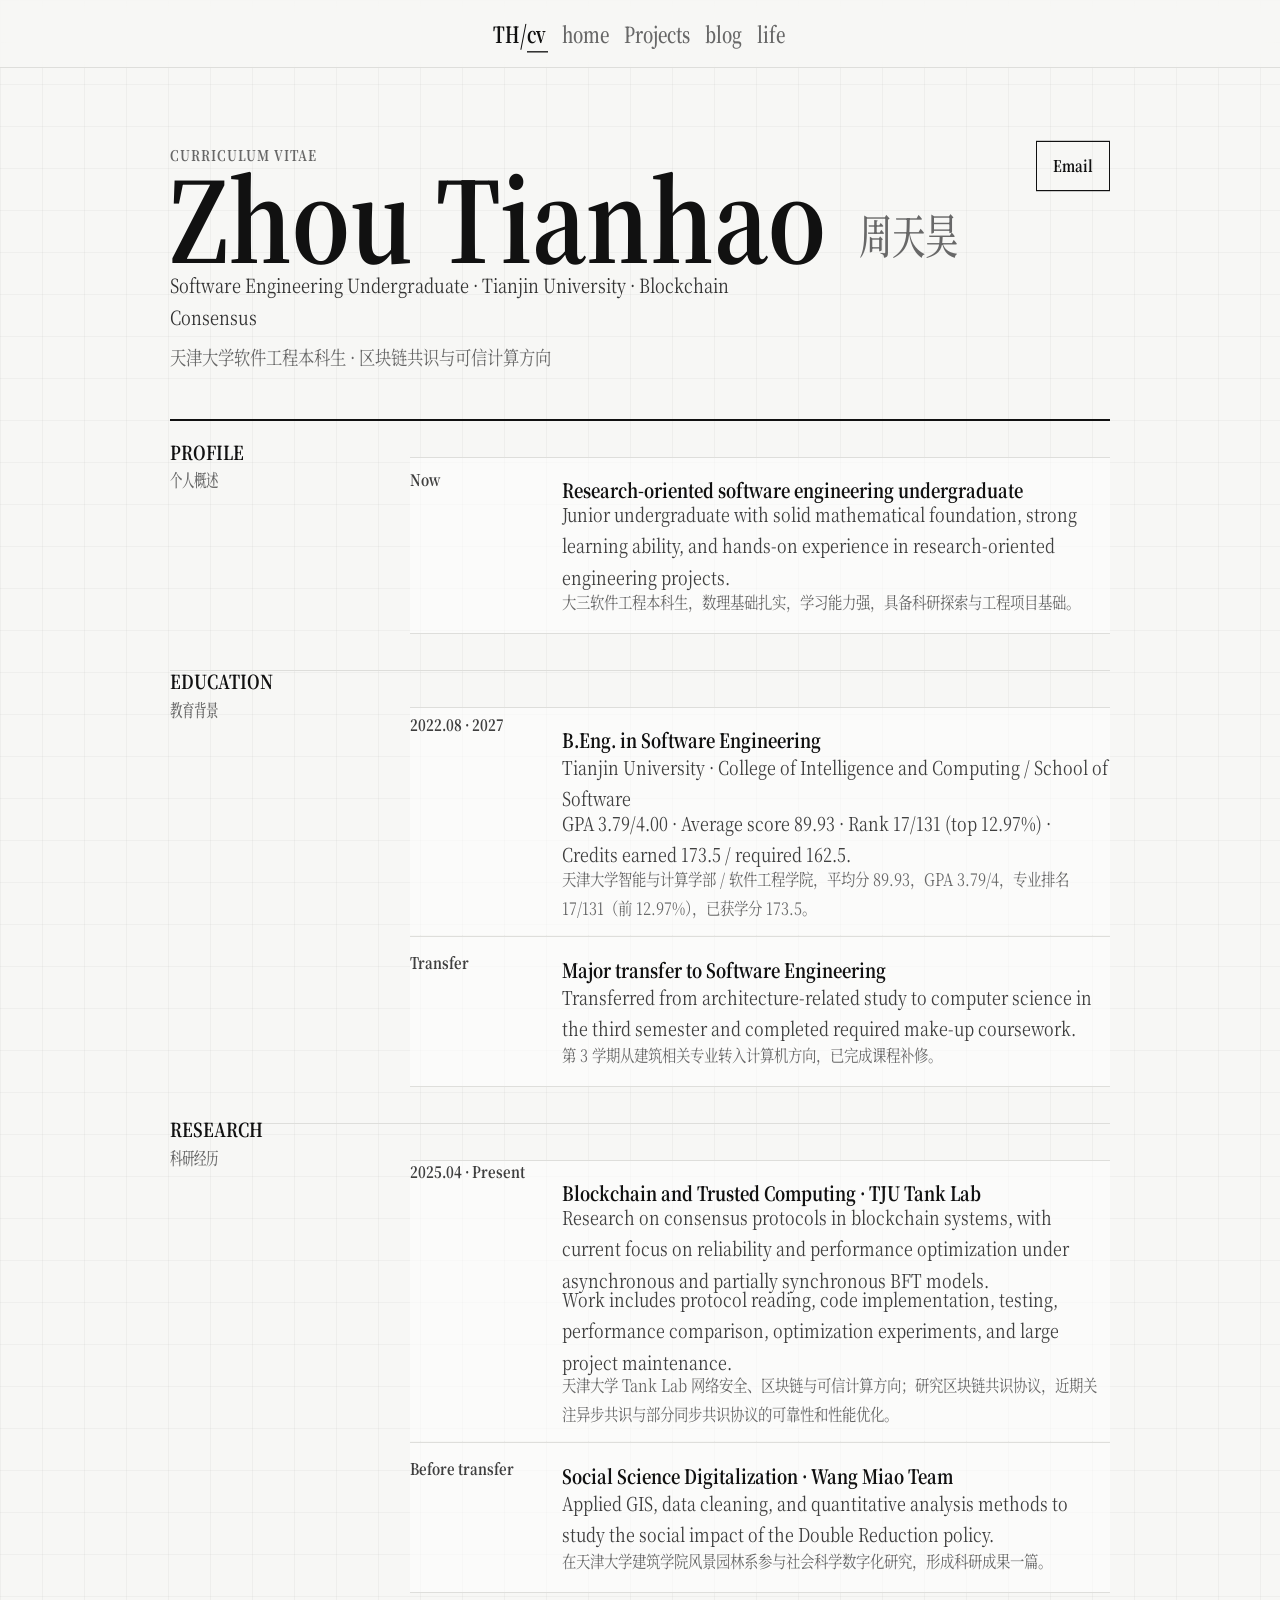
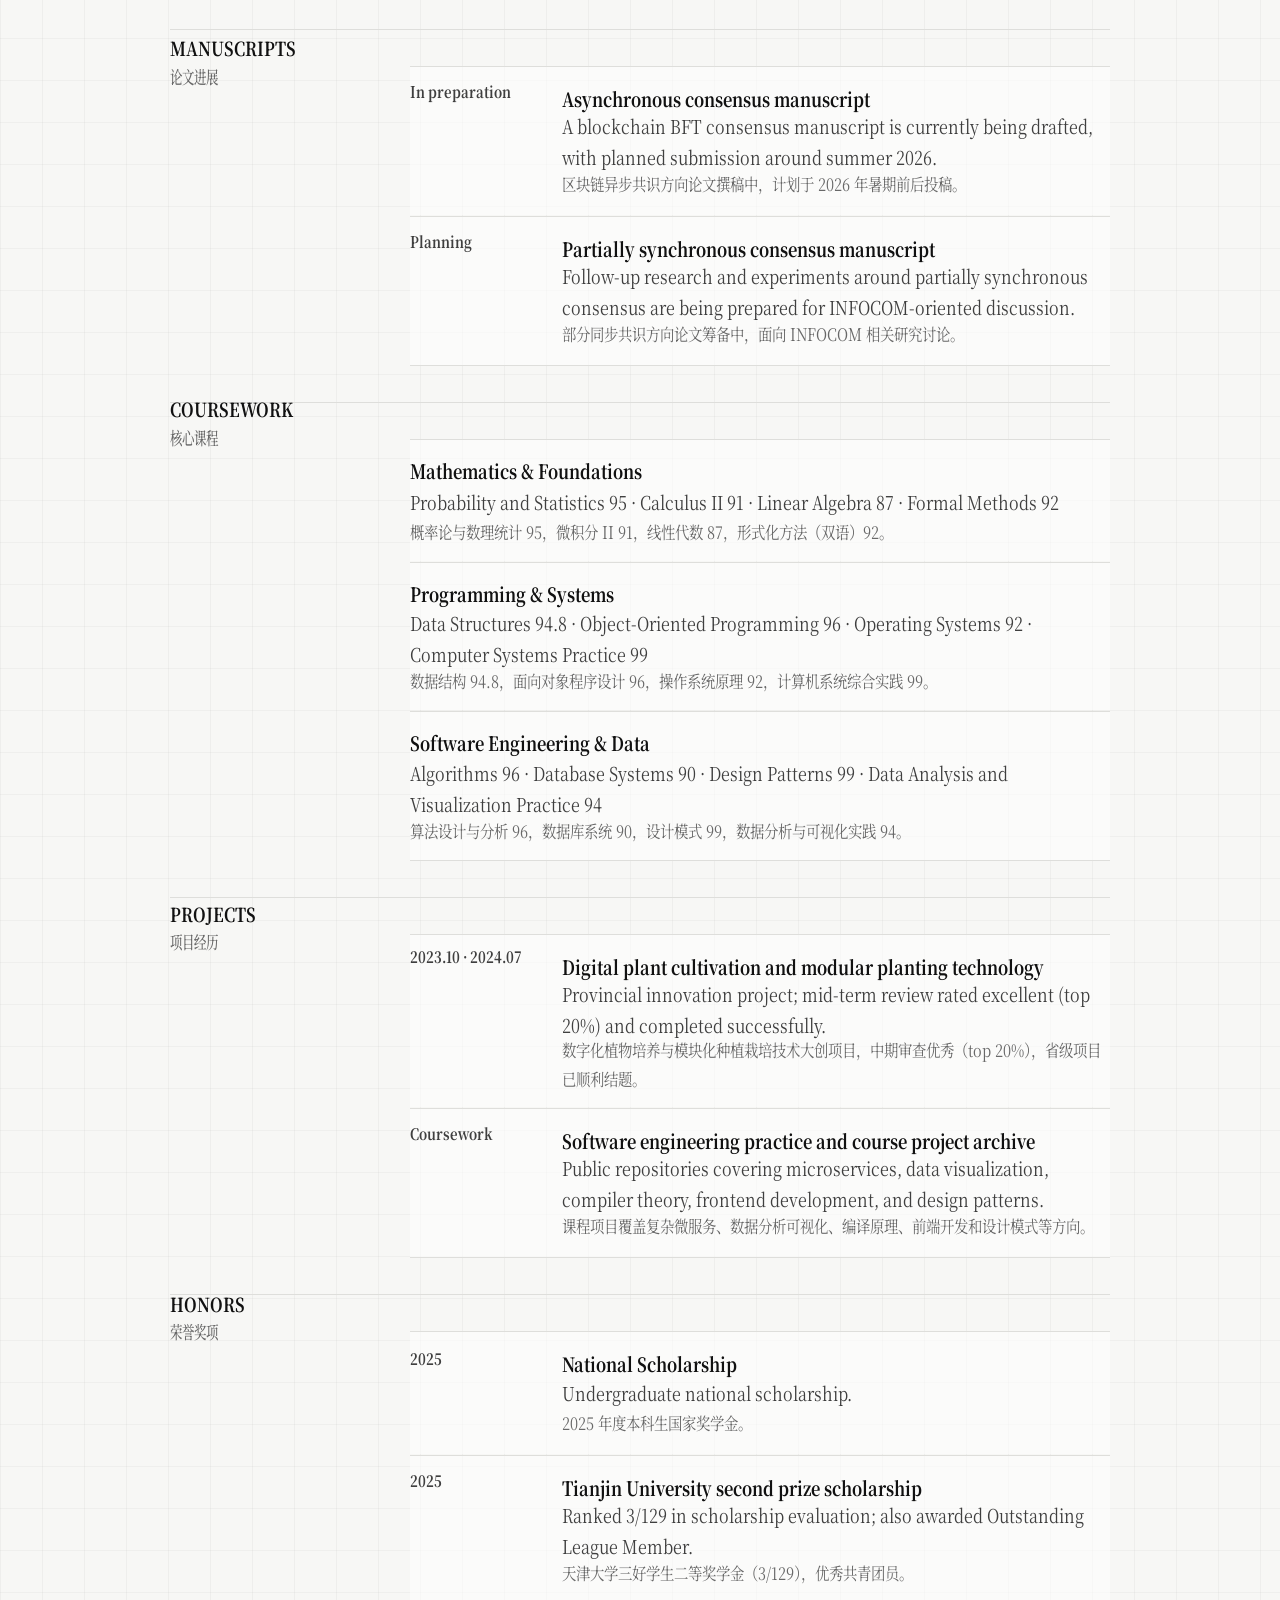
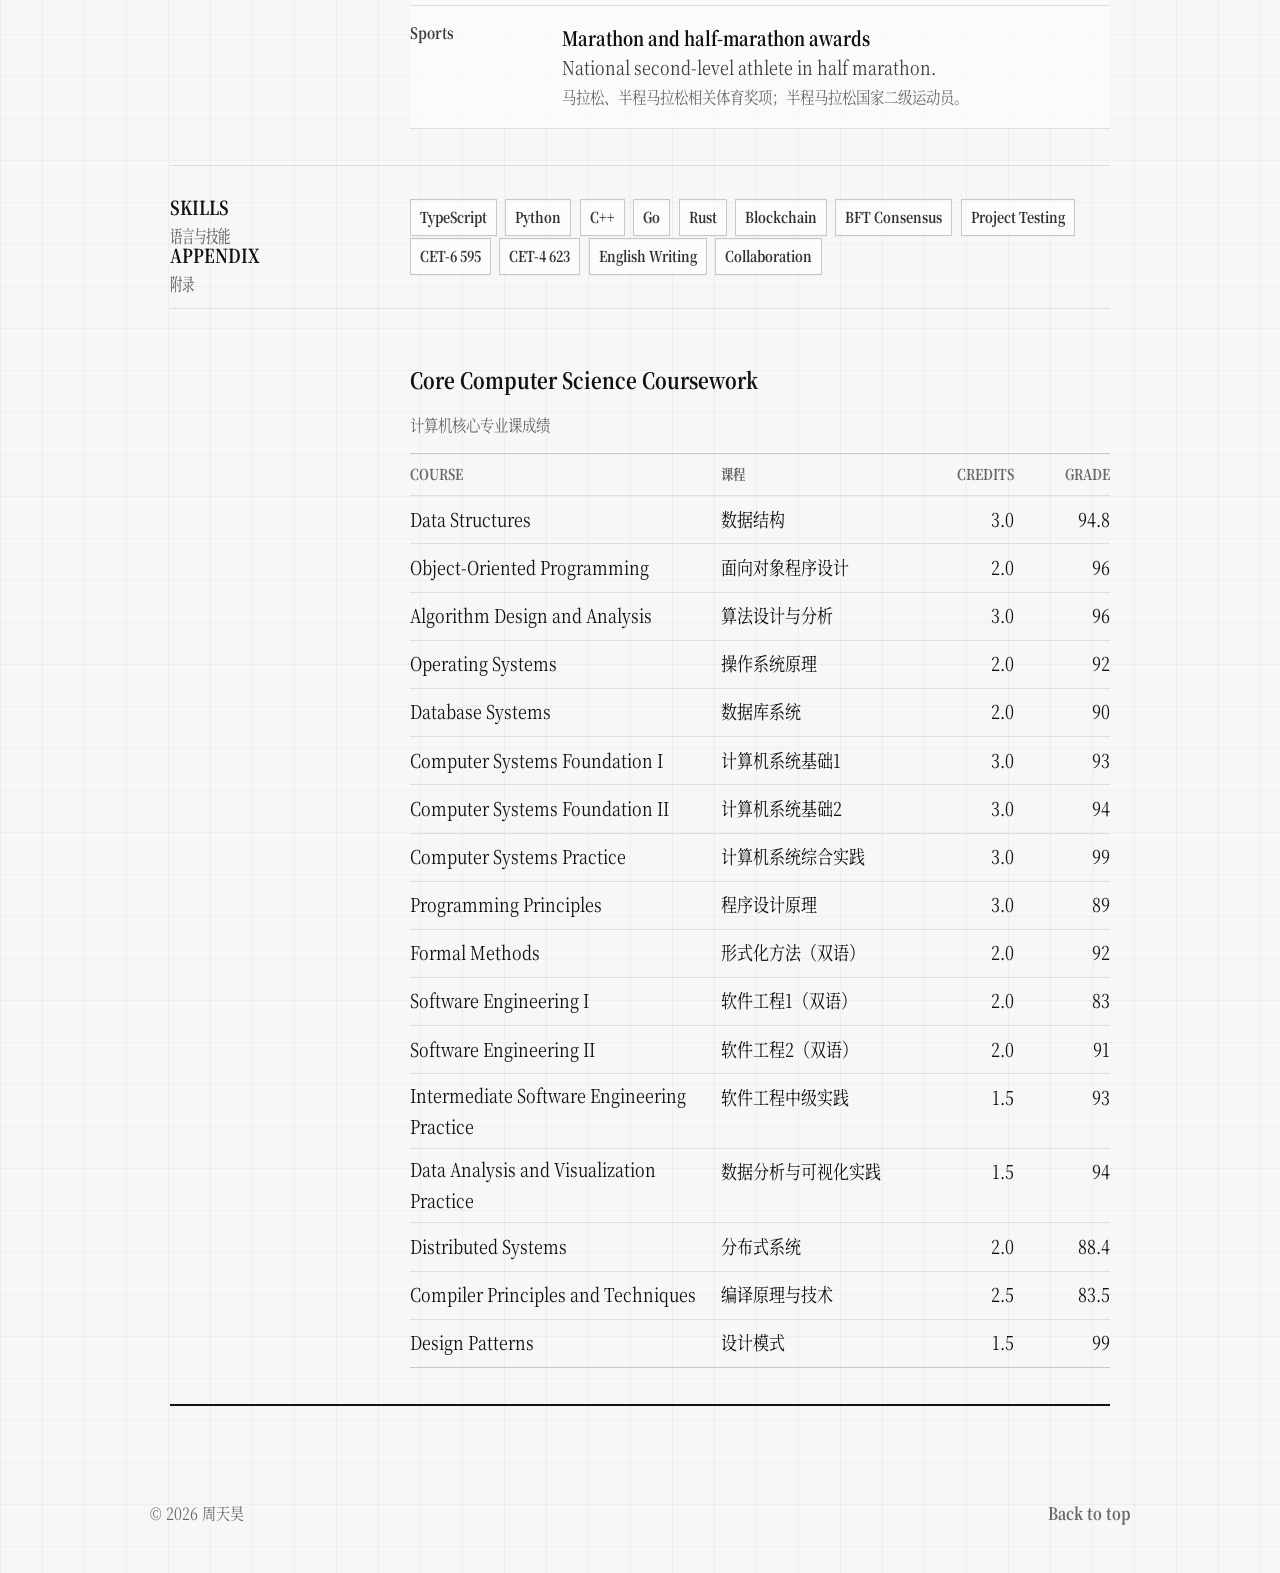
==== cv.html @ 4015e453 "Add bilingual CS course grade appendix" ====
<!doctype html>
<html lang="zh-CN">
  <head>
    <meta charset="UTF-8" />
    <meta name="viewport" content="width=device-width, initial-scale=1.0" />
    <meta name="description" content="Bilingual CV for Zhou Tianhao, Software Engineering undergraduate at Tianjin University." />
    <title>周天昊 · CV</title>
    <link rel="preconnect" href="https://fonts.googleapis.com" />
    <link rel="preconnect" href="https://fonts.gstatic.com" crossorigin />
    <link
      href="https://fonts.googleapis.com/css2?family=Inter:wght@400;500;600;700&family=Noto+Serif+SC:wght@500;700&display=swap"
      rel="stylesheet"
    />
    <link rel="stylesheet" href="styles.css" />
  </head>
  <body data-page="cv">
    <header class="site-header" id="top">
      <a class="brand" href="index.html" aria-label="Home">TH<span>/</span></a>
      <nav class="nav" aria-label="Primary navigation">
        <a class="nav-link" href="index.html" data-short="home" data-route="home">Home</a>
        <a class="nav-link" href="projects.html" data-short="Projects" data-route="Projects">Projects</a>
        <a class="nav-link" href="writing.html" data-short="blog" data-route="blog">Blog</a>
        <a class="is-active nav-link" href="cv.html" aria-current="page" data-short="cv" data-route="cv">CV</a>
        <a class="nav-link" href="life.html" data-short="life" data-route="life">Life</a>
      </nav>
    </header>

    <main class="cv-shell page-enter">
      <section class="cv-hero">
        <div>
          <p class="eyebrow">Curriculum Vitae</p>
          <h1>Zhou Tianhao <span class="cn-name">周天昊</span></h1>
          <p>Software Engineering Undergraduate · Tianjin University · Blockchain Consensus</p>
          <p class="cn-line">天津大学软件工程本科生 · 区块链共识与可信计算方向</p>
        </div>
        <a class="button" href="mailto:zhoutianhao@tju.edu.cn" aria-label="Contact by email">Email</a>
      </section>

      <section class="cv-section">
        <h2>Profile <span class="cn-label">个人概述</span></h2>
        <div class="cv-list stagger-list">
          <article class="cv-item">
            <p class="cv-time">Now</p>
            <div>
              <h3>Research-oriented software engineering undergraduate</h3>
              <p>
                Junior undergraduate with solid mathematical foundation, strong
                learning ability, and hands-on experience in research-oriented
                engineering projects.
              </p>
              <p class="cn-line">
                大三软件工程本科生，数理基础扎实，学习能力强，具备科研探索与工程项目基础。
              </p>
            </div>
          </article>
        </div>
      </section>

      <section class="cv-section">
        <h2>Education <span class="cn-label">教育背景</span></h2>
        <div class="cv-list stagger-list">
          <article class="cv-item">
            <p class="cv-time">2022.08 · 2027</p>
            <div>
              <h3>B.Eng. in Software Engineering</h3>
              <p>Tianjin University · College of Intelligence and Computing / School of Software</p>
              <p>
                GPA 3.79/4.00 · Average score 89.93 · Rank 17/131
                (top 12.97%) · Credits earned 173.5 / required 162.5.
              </p>
              <p class="cn-line">
                天津大学智能与计算学部 / 软件工程学院，平均分 89.93，GPA 3.79/4，专业排名 17/131（前 12.97%），已获学分 173.5。
              </p>
            </div>
          </article>
          <article class="cv-item">
            <p class="cv-time">Transfer</p>
            <div>
              <h3>Major transfer to Software Engineering</h3>
              <p>
                Transferred from architecture-related study to computer science
                in the third semester and completed required make-up coursework.
              </p>
              <p class="cn-line">第 3 学期从建筑相关专业转入计算机方向，已完成课程补修。</p>
            </div>
          </article>
        </div>
      </section>

      <section class="cv-section">
        <h2>Research <span class="cn-label">科研经历</span></h2>
        <div class="cv-list stagger-list">
          <article class="cv-item">
            <p class="cv-time">2025.04 · Present</p>
            <div>
              <h3>Blockchain and Trusted Computing · TJU Tank Lab</h3>
              <p>
                Research on consensus protocols in blockchain systems, with
                current focus on reliability and performance optimization under
                asynchronous and partially synchronous BFT models.
              </p>
              <p>
                Work includes protocol reading, code implementation, testing,
                performance comparison, optimization experiments, and large
                project maintenance.
              </p>
              <p class="cn-line">
                天津大学 Tank Lab 网络安全、区块链与可信计算方向；研究区块链共识协议，近期关注异步共识与部分同步共识协议的可靠性和性能优化。
              </p>
            </div>
          </article>
          <article class="cv-item">
            <p class="cv-time">Before transfer</p>
            <div>
              <h3>Social Science Digitalization · Wang Miao Team</h3>
              <p>
                Applied GIS, data cleaning, and quantitative analysis methods to
                study the social impact of the Double Reduction policy.
              </p>
              <p class="cn-line">在天津大学建筑学院风景园林系参与社会科学数字化研究，形成科研成果一篇。</p>
            </div>
          </article>
        </div>
      </section>

      <section class="cv-section">
        <h2>Manuscripts <span class="cn-label">论文进展</span></h2>
        <div class="cv-list stagger-list">
          <article class="cv-item">
            <p class="cv-time">In preparation</p>
            <div>
              <h3>Asynchronous consensus manuscript</h3>
              <p>
                A blockchain BFT consensus manuscript is currently being drafted,
                with planned submission around summer 2026.
              </p>
              <p class="cn-line">区块链异步共识方向论文撰稿中，计划于 2026 年暑期前后投稿。</p>
            </div>
          </article>
          <article class="cv-item">
            <p class="cv-time">Planning</p>
            <div>
              <h3>Partially synchronous consensus manuscript</h3>
              <p>
                Follow-up research and experiments around partially synchronous
                consensus are being prepared for INFOCOM-oriented discussion.
              </p>
              <p class="cn-line">部分同步共识方向论文筹备中，面向 INFOCOM 相关研究讨论。</p>
            </div>
          </article>
        </div>
      </section>

      <section class="cv-section">
        <h2>Coursework <span class="cn-label">核心课程</span></h2>
        <div class="course-grid stagger-list">
          <article>
            <h3>Mathematics & Foundations</h3>
            <p>Probability and Statistics 95 · Calculus II 91 · Linear Algebra 87 · Formal Methods 92</p>
            <p class="cn-line">概率论与数理统计 95，微积分 II 91，线性代数 87，形式化方法（双语）92。</p>
          </article>
          <article>
            <h3>Programming & Systems</h3>
            <p>Data Structures 94.8 · Object-Oriented Programming 96 · Operating Systems 92 · Computer Systems Practice 99</p>
            <p class="cn-line">数据结构 94.8，面向对象程序设计 96，操作系统原理 92，计算机系统综合实践 99。</p>
          </article>
          <article>
            <h3>Software Engineering & Data</h3>
            <p>Algorithms 96 · Database Systems 90 · Design Patterns 99 · Data Analysis and Visualization Practice 94</p>
            <p class="cn-line">算法设计与分析 96，数据库系统 90，设计模式 99，数据分析与可视化实践 94。</p>
          </article>
        </div>
      </section>

      <section class="cv-section">
        <h2>Projects <span class="cn-label">项目经历</span></h2>
        <div class="cv-list stagger-list">
          <article class="cv-item">
            <p class="cv-time">2023.10 · 2024.07</p>
            <div>
              <h3>Digital plant cultivation and modular planting technology</h3>
              <p>
                Provincial innovation project; mid-term review rated excellent
                (top 20%) and completed successfully.
              </p>
              <p class="cn-line">数字化植物培养与模块化种植栽培技术大创项目，中期审查优秀（top 20%），省级项目已顺利结题。</p>
            </div>
          </article>
          <article class="cv-item">
            <p class="cv-time">Coursework</p>
            <div>
              <h3>Software engineering practice and course project archive</h3>
              <p>
                Public repositories covering microservices, data visualization,
                compiler theory, frontend development, and design patterns.
              </p>
              <p class="cn-line">课程项目覆盖复杂微服务、数据分析可视化、编译原理、前端开发和设计模式等方向。</p>
            </div>
          </article>
        </div>
      </section>

      <section class="cv-section">
        <h2>Honors <span class="cn-label">荣誉奖项</span></h2>
        <div class="cv-list stagger-list">
          <article class="cv-item">
            <p class="cv-time">2025</p>
            <div>
              <h3>National Scholarship</h3>
              <p>Undergraduate national scholarship.</p>
              <p class="cn-line">2025 年度本科生国家奖学金。</p>
            </div>
          </article>
          <article class="cv-item">
            <p class="cv-time">2025</p>
            <div>
              <h3>Tianjin University second prize scholarship</h3>
              <p>
                Ranked 3/129 in scholarship evaluation; also awarded Outstanding
                League Member.
              </p>
              <p class="cn-line">天津大学三好学生二等奖学金（3/129），优秀共青团员。</p>
            </div>
          </article>
          <article class="cv-item">
            <p class="cv-time">Sports</p>
            <div>
              <h3>Marathon and half-marathon awards</h3>
              <p>National second-level athlete in half marathon.</p>
              <p class="cn-line">马拉松、半程马拉松相关体育奖项；半程马拉松国家二级运动员。</p>
            </div>
          </article>
        </div>
      </section>

      <section class="cv-section">
        <h2>Skills <span class="cn-label">语言与技能</span></h2>
        <div class="skill-grid">
          <span>TypeScript</span>
          <span>Python</span>
          <span>C++</span>
          <span>Go</span>
          <span>Rust</span>
          <span>Blockchain</span>
          <span>BFT Consensus</span>
          <span>Project Testing</span>
          <span>CET-6 595</span>
          <span>CET-4 623</span>
          <span>English Writing</span>
          <span>Collaboration</span>
        </div>
      </section>

      <section class="cv-section appendix-section">
        <h2>Appendix <span class="cn-label">附录</span></h2>
        <div>
          <h3>Core Computer Science Coursework</h3>
          <p class="cn-line">计算机核心专业课成绩</p>
          <div class="grade-table" aria-label="Core computer science course grades">
            <div class="grade-row grade-head">
              <span>Course</span>
              <span>课程</span>
              <span>Credits</span>
              <span>Grade</span>
            </div>
            <div class="grade-row">
              <span>Data Structures</span>
              <span>数据结构</span>
              <span>3.0</span>
              <span>94.8</span>
            </div>
            <div class="grade-row">
              <span>Object-Oriented Programming</span>
              <span>面向对象程序设计</span>
              <span>2.0</span>
              <span>96</span>
            </div>
            <div class="grade-row">
              <span>Algorithm Design and Analysis</span>
              <span>算法设计与分析</span>
              <span>3.0</span>
              <span>96</span>
            </div>
            <div class="grade-row">
              <span>Operating Systems</span>
              <span>操作系统原理</span>
              <span>2.0</span>
              <span>92</span>
            </div>
            <div class="grade-row">
              <span>Database Systems</span>
              <span>数据库系统</span>
              <span>2.0</span>
              <span>90</span>
            </div>
            <div class="grade-row">
              <span>Computer Systems Foundation I</span>
              <span>计算机系统基础1</span>
              <span>3.0</span>
              <span>93</span>
            </div>
            <div class="grade-row">
              <span>Computer Systems Foundation II</span>
              <span>计算机系统基础2</span>
              <span>3.0</span>
              <span>94</span>
            </div>
            <div class="grade-row">
              <span>Computer Systems Practice</span>
              <span>计算机系统综合实践</span>
              <span>3.0</span>
              <span>99</span>
            </div>
            <div class="grade-row">
              <span>Programming Principles</span>
              <span>程序设计原理</span>
              <span>3.0</span>
              <span>89</span>
            </div>
            <div class="grade-row">
              <span>Formal Methods</span>
              <span>形式化方法（双语）</span>
              <span>2.0</span>
              <span>92</span>
            </div>
            <div class="grade-row">
              <span>Software Engineering I</span>
              <span>软件工程1（双语）</span>
              <span>2.0</span>
              <span>83</span>
            </div>
            <div class="grade-row">
              <span>Software Engineering II</span>
              <span>软件工程2（双语）</span>
              <span>2.0</span>
              <span>91</span>
            </div>
            <div class="grade-row">
              <span>Intermediate Software Engineering Practice</span>
              <span>软件工程中级实践</span>
              <span>1.5</span>
              <span>93</span>
            </div>
            <div class="grade-row">
              <span>Data Analysis and Visualization Practice</span>
              <span>数据分析与可视化实践</span>
              <span>1.5</span>
              <span>94</span>
            </div>
            <div class="grade-row">
              <span>Distributed Systems</span>
              <span>分布式系统</span>
              <span>2.0</span>
              <span>88.4</span>
            </div>
            <div class="grade-row">
              <span>Compiler Principles and Techniques</span>
              <span>编译原理与技术</span>
              <span>2.5</span>
              <span>83.5</span>
            </div>
            <div class="grade-row">
              <span>Design Patterns</span>
              <span>设计模式</span>
              <span>1.5</span>
              <span>99</span>
            </div>
          </div>
        </div>
      </section>
    </main>

    <footer class="footer single-footer">
      <span>© 2026 周天昊</span>
      <a href="#top">Back to top</a>
    </footer>
    <script src="nav.js"></script>
  </body>
</html>
---- styles.css ----
:root {
  --bg: #f7f7f5;
  --panel: #ffffff;
  --ink: #111111;
  --muted: #686868;
  --soft: #a7a7a7;
  --line: #dededb;
  --line-strong: #c8c8c4;
  --inverse: #f6f6f2;
  --shadow: 0 18px 60px rgba(0, 0, 0, 0.08);
  --nav-height: 36px;
  --serif: "Noto Serif SC", Georgia, "Times New Roman", serif;
  --text-stretch: scaleY(1.2);
  --nav-stretch: scaleY(1.32);
}

* {
  box-sizing: border-box;
}

html {
  scroll-behavior: smooth;
}

body {
  margin: 0;
  color: var(--ink);
  background:
    linear-gradient(90deg, rgba(0, 0, 0, 0.035) 1px, transparent 1px),
    linear-gradient(rgba(0, 0, 0, 0.03) 1px, transparent 1px),
    var(--bg);
  background-size: 42px 42px;
  font-family: var(--serif);
  line-height: 1.65;
}

a {
  color: inherit;
  text-decoration: none;
}

a:hover {
  color: #000000;
}

p,
h1,
h2,
h3,
a,
span,
time,
.label,
.eyebrow,
.meta,
.button,
.tag-row span,
.skill-grid span {
  transform: var(--text-stretch);
  transform-origin: left center;
}

.site-header {
  position: sticky;
  top: 0;
  z-index: 10;
  display: flex;
  align-items: center;
  justify-content: center;
  gap: 0;
  min-height: 68px;
  padding: 0 5vw;
  border-bottom: 1px solid var(--line);
  background: rgba(247, 247, 245, 0.92);
  backdrop-filter: blur(14px);
  animation: header-drop 520ms ease both;
}

.brand {
  display: inline-flex;
  width: auto;
  min-width: 0;
  height: var(--nav-height);
  align-items: center;
  justify-content: center;
  gap: 0;
  border: 0;
  background: transparent;
  color: var(--ink);
  font-family: var(--serif);
  font-weight: 700;
  font-size: 1.05rem;
  line-height: 1;
  padding: 0;
  transform: var(--nav-stretch);
  transform-origin: left center;
  transition: transform 180ms ease, background 180ms ease, color 180ms ease;
}

.brand span {
  color: var(--ink);
}

.brand:hover {
  transform: translateY(-1px) var(--nav-stretch);
  background: transparent;
  color: var(--ink);
}

.nav {
  display: flex;
  align-items: center;
  gap: 0.75rem;
  color: var(--muted);
  font-family: var(--serif);
  font-size: 1.05rem;
  font-weight: 600;
  line-height: 1;
}

.nav a {
  position: relative;
  display: inline-flex;
  align-items: center;
  justify-content: center;
  min-width: 0;
  height: var(--nav-height);
  padding: 0 0.1rem;
  border: 0;
  color: var(--muted);
  transform: var(--nav-stretch);
  transform-origin: left center;
  transition: color 180ms ease, background 180ms ease, border-color 180ms ease, transform 180ms ease;
}

.nav a::after {
  position: absolute;
  right: 0.72rem;
  bottom: 0.25rem;
  left: 0.72rem;
  height: 1px;
  background: currentColor;
  content: "";
  transform: scaleX(0);
  transform-origin: left;
  transition: transform 180ms ease;
}

.nav a:hover {
  color: var(--ink);
  transform: translateY(-1px) var(--nav-stretch);
}

.nav a:hover::after {
  transform: scaleX(1);
}

.nav a.is-active {
  order: -1;
  padding-left: 0;
  color: var(--ink);
  font-weight: 700;
}

.nav a.is-active::after {
  right: 0;
  left: 0;
  display: block;
  transform: scaleX(1);
}

.nav a.is-typing::before {
  width: 1px;
  height: 1em;
  margin-right: 0.08rem;
  background: currentColor;
  content: "";
  animation: caret-blink 780ms steps(1, end) infinite;
}

.page-shell,
.single-shell,
.cv-shell {
  width: min(1180px, 90vw);
  margin: 0 auto;
}

.page-shell {
  display: grid;
  grid-template-columns: minmax(220px, 290px) minmax(0, 760px);
  gap: clamp(2rem, 5vw, 5.5rem);
  padding: clamp(2.4rem, 6vw, 5.5rem) 0 4rem;
}

.single-shell,
.cv-shell {
  padding: clamp(2.4rem, 6vw, 5rem) 0 4rem;
}

.single-shell {
  max-width: 980px;
}

.cv-shell {
  max-width: 940px;
}

.page-enter {
  animation: page-in 520ms ease both;
}

body.is-leaving .page-enter,
body.is-leaving .site-header,
body.is-leaving .footer {
  animation: page-out 240ms ease both;
}

.profile-panel {
  position: sticky;
  top: 100px;
  align-self: start;
  padding: 1rem 0 0;
}

.portrait {
  display: block;
  width: min(100%, 180px);
  aspect-ratio: 2 / 3;
  margin-bottom: 1.4rem;
  border: 1px solid var(--ink);
  background: var(--panel);
  box-shadow: var(--shadow);
  overflow: hidden;
}

.portrait img {
  display: block;
  width: 100%;
  height: 100%;
  object-fit: cover;
  object-position: 50% 19%;
}

.profile-block {
  padding: 1rem 0;
  border-top: 1px solid var(--line);
}

.profile-block:last-child {
  border-bottom: 1px solid var(--line);
}

.profile-block p,
.profile-block a {
  margin: 0;
  overflow-wrap: anywhere;
}

.label,
.eyebrow,
.meta {
  margin: 0;
  color: var(--muted);
  font-size: 0.76rem;
  font-weight: 700;
  letter-spacing: 0.08em;
  text-transform: uppercase;
}

.content {
  min-width: 0;
}

.intro {
  min-height: min(610px, calc(100vh - 68px));
  padding: 0 0 clamp(3.25rem, 8vw, 5rem);
  border-bottom: 1px solid var(--line-strong);
}

.intro h1,
.page-title h1,
.cv-hero h1 {
  margin: 0.5rem 0 0;
  font-size: clamp(3.25rem, 9vw, 6.4rem);
  line-height: 0.92;
  letter-spacing: 0;
}

.intro h1 {
  font-size: clamp(2.65rem, 6.6vw, 4.8rem);
}

.intro h1 span {
  display: block;
  margin-top: 0.55rem;
  color: var(--muted);
  font-family: var(--serif);
  font-size: clamp(1.45rem, 3vw, 2.25rem);
  font-weight: 500;
}

.intro h2 {
  margin: 1.8rem 0 1.25rem;
  font-size: clamp(1.28rem, 3vw, 2rem);
  line-height: 1.2;
  font-weight: 600;
}

.intro p:not(.eyebrow),
.page-title p:not(.eyebrow),
.cv-hero p:not(.eyebrow) {
  max-width: 66ch;
  margin: 1rem 0 0;
  color: #333333;
  font-size: 1.02rem;
}

.page-title {
  min-height: 280px;
  padding-bottom: clamp(2.6rem, 6vw, 4rem);
  border-bottom: 1px solid var(--line-strong);
}

.section {
  padding: clamp(2.8rem, 6vw, 4.5rem) 0;
  border-bottom: 1px solid var(--line);
}

.section-heading {
  display: grid;
  grid-template-columns: 10rem minmax(0, 1fr);
  gap: 1.5rem;
  align-items: baseline;
  margin-bottom: 1.5rem;
}

.section-heading h2 {
  margin: 0;
  font-size: clamp(1.75rem, 4vw, 2.8rem);
  line-height: 1.05;
}

.timeline,
.project-list,
.writing-list,
.cv-list {
  display: grid;
  gap: 1px;
  border-top: 1px solid var(--line);
  border-bottom: 1px solid var(--line);
}

.timeline-item,
.project,
.writing-list a,
.cv-item {
  background: rgba(255, 255, 255, 0.54);
}

.timeline-item,
.project {
  padding: 1.35rem 0;
  border-top: 1px solid var(--line);
}

.timeline-item:first-child,
.project:first-child {
  border-top: 0;
}

.timeline-item h3,
.project h2,
.project h3,
.life-grid h2 {
  margin: 0.28rem 0 0.35rem;
  font-size: 1.12rem;
  line-height: 1.3;
}

.timeline-item p:not(.meta),
.project p:not(.meta) {
  max-width: 68ch;
  margin: 0;
  color: #3f3f3f;
}

.project {
  display: grid;
  grid-template-columns: minmax(0, 1fr) auto;
  gap: 1.5rem;
}

.project-rich {
  grid-template-columns: 4rem minmax(0, 1fr) auto;
  padding: 1.8rem 0;
}

.project-mark {
  display: grid;
  width: 2.8rem;
  height: 2.8rem;
  place-items: center;
  border: 1px solid var(--ink);
  font-weight: 700;
  font-size: 0.82rem;
}

.tag-row {
  display: flex;
  flex-wrap: wrap;
  gap: 0.45rem;
  margin-top: 0.9rem;
}

.tag-row span,
.skill-grid span {
  border: 1px solid var(--line-strong);
  background: rgba(255, 255, 255, 0.58);
  padding: 0.25rem 0.55rem;
  color: #333333;
  font-size: 0.78rem;
  font-weight: 700;
}

.links {
  display: flex;
  flex-wrap: wrap;
  gap: 0.6rem;
  align-content: start;
  justify-content: end;
}

.links a,
.button {
  display: inline-flex;
  align-items: center;
  justify-content: center;
  min-height: 34px;
  padding: 0.35rem 0.72rem;
  border: 1px solid var(--ink);
  background: transparent;
  font-size: 0.82rem;
  font-weight: 700;
  transition: background 160ms ease, color 160ms ease, transform 160ms ease;
}

.links a:hover,
.button:hover {
  background: var(--ink);
  color: var(--inverse);
  transform: translateY(-1px);
}

.writing-list a {
  display: grid;
  grid-template-columns: minmax(0, 1fr) auto;
  gap: 1.5rem;
  padding: 1rem 0;
  border-top: 1px solid var(--line);
}

.writing-list a:first-child {
  border-top: 0;
}

.writing-list span {
  font-weight: 600;
}

.writing-list time {
  color: var(--muted);
  font-size: 0.9rem;
}

.button {
  min-height: 42px;
  padding: 0.55rem 1rem;
}

.cv-hero {
  display: flex;
  align-items: flex-start;
  justify-content: space-between;
  gap: 2rem;
  min-height: 240px;
  padding-bottom: 3rem;
  border-bottom: 2px solid var(--ink);
}

.cv-hero h1 {
  font-size: clamp(3rem, 8vw, 5.8rem);
}

.cn-name {
  display: inline-block;
  margin-left: 0.6rem;
  color: var(--muted);
  font-size: 0.36em;
  font-weight: 500;
  vertical-align: middle;
}

.cn-line {
  color: var(--muted) !important;
  font-size: 0.9rem;
  line-height: 1.65;
}

.cn-label {
  display: block;
  margin-top: 0.25rem;
  color: var(--muted);
  font-size: 0.78rem;
  font-weight: 500;
  text-transform: none;
}

.cv-section {
  display: grid;
  grid-template-columns: 13rem minmax(0, 1fr);
  gap: 2rem;
  padding: 2.25rem 0;
  border-bottom: 1px solid var(--line);
}

.cv-section h2 {
  margin: 0;
  font-size: 1rem;
  line-height: 1.35;
  text-transform: uppercase;
}

.cv-item {
  display: grid;
  grid-template-columns: 8rem minmax(0, 1fr);
  gap: 1.5rem;
  padding: 1.2rem 0;
  border-top: 1px solid var(--line);
}

.cv-item:first-child {
  border-top: 0;
}

.cv-time {
  margin: 0.18rem 0 0;
  color: var(--muted);
  font-size: 0.82rem;
  font-weight: 700;
}

.cv-item h3 {
  margin: 0;
  font-size: 1.02rem;
}

.cv-item p {
  margin: 0.2rem 0 0;
  color: #3f3f3f;
}

.course-grid {
  display: grid;
  gap: 1px;
  border-top: 1px solid var(--line);
  border-bottom: 1px solid var(--line);
}

.course-grid article {
  padding: 1.1rem 0;
  border-top: 1px solid var(--line);
  background: rgba(255, 255, 255, 0.54);
}

.course-grid article:first-child {
  border-top: 0;
}

.course-grid h3 {
  margin: 0 0 0.35rem;
  font-size: 1.02rem;
}

.course-grid p {
  margin: 0.2rem 0 0;
  color: #3f3f3f;
}

.skill-grid {
  display: flex;
  flex-wrap: wrap;
  gap: 0.55rem;
}

.appendix-section {
  border-bottom: 2px solid var(--ink);
}

.grade-table {
  display: grid;
  margin-top: 1rem;
  border-top: 1px solid var(--line-strong);
  border-bottom: 1px solid var(--line-strong);
}

.grade-row {
  display: grid;
  grid-template-columns: minmax(12rem, 1.5fr) minmax(8rem, 1fr) 5rem 5rem;
  gap: 1rem;
  align-items: baseline;
  padding: 0.65rem 0;
  border-top: 1px solid var(--line);
}

.grade-row:first-child {
  border-top: 0;
}

.grade-head {
  color: var(--muted);
  font-size: 0.78rem;
  font-weight: 700;
  text-transform: uppercase;
}

.grade-row span:nth-child(3),
.grade-row span:nth-child(4) {
  text-align: right;
}

.life-grid {
  display: grid;
  grid-template-columns: repeat(3, minmax(0, 1fr));
  gap: 1px;
  border: 1px solid var(--line);
}

.life-grid article {
  min-width: 0;
  padding: 1rem;
  background: rgba(255, 255, 255, 0.54);
}

.life-image {
  aspect-ratio: 4 / 3;
  margin-bottom: 1rem;
  border: 1px solid var(--ink);
}

.image-one {
  background:
    linear-gradient(145deg, transparent 0 42%, rgba(255, 255, 255, 0.18) 42% 45%, transparent 45%),
    repeating-linear-gradient(90deg, #181818 0 18px, #2c2c2c 18px 36px);
}

.image-two {
  background:
    radial-gradient(circle at 68% 34%, rgba(255, 255, 255, 0.28), transparent 20%),
    linear-gradient(135deg, #111111, #3a3a3a);
}

.image-three {
  background:
    linear-gradient(180deg, #101010 0 35%, #767676 35% 36%, #272727 36% 100%),
    repeating-linear-gradient(0deg, rgba(255, 255, 255, 0.1) 0 1px, transparent 1px 16px);
}

.footer {
  display: flex;
  justify-content: space-between;
  gap: 1rem;
  width: min(1180px, 90vw);
  margin: 0 auto;
  padding: 2rem 0 3rem;
  color: var(--muted);
  font-size: 0.88rem;
}

.single-footer {
  max-width: 980px;
}

.footer a {
  font-weight: 700;
}

.stagger-list > * {
  animation: item-in 460ms ease both;
}

.stagger-list > *:nth-child(2) {
  animation-delay: 60ms;
}

.stagger-list > *:nth-child(3) {
  animation-delay: 120ms;
}

.stagger-list > *:nth-child(4) {
  animation-delay: 180ms;
}

@keyframes header-drop {
  from {
    opacity: 0;
    transform: translateY(-8px);
  }

  to {
    opacity: 1;
    transform: translateY(0);
  }
}

@keyframes page-in {
  from {
    opacity: 0;
    transform: translateY(12px);
  }

  to {
    opacity: 1;
    transform: translateY(0);
  }
}

@keyframes item-in {
  from {
    opacity: 0;
    transform: translateY(10px);
  }

  to {
    opacity: 1;
    transform: translateY(0);
  }
}

@keyframes page-out {
  to {
    opacity: 0;
    transform: translateY(-6px);
  }
}

@keyframes caret-blink {
  50% {
    opacity: 0;
  }
}

@media (prefers-reduced-motion: reduce) {
  *,
  *::before,
  *::after {
    animation-duration: 1ms !important;
    scroll-behavior: auto !important;
    transition-duration: 1ms !important;
  }
}

@media (max-width: 820px) {
  .site-header {
    min-height: 62px;
  }

  .nav {
    font-size: 0.78rem;
  }

  .nav a {
    padding-right: 0.52rem;
    padding-left: 0.52rem;
  }

  .page-shell {
    grid-template-columns: 1fr;
    width: min(680px, 88vw);
    padding-top: 2rem;
  }

  .single-shell,
  .cv-shell {
    width: min(680px, 88vw);
  }

  .profile-panel {
    position: static;
    display: grid;
    grid-template-columns: minmax(120px, 140px) minmax(0, 1fr);
    gap: 1.2rem 1.4rem;
    align-items: start;
  }

  .portrait {
    grid-row: span 4;
    margin: 0;
  }

  .profile-block {
    padding: 0.6rem 0;
  }

  .intro {
    min-height: auto;
  }

  .cv-section,
  .cv-item {
    grid-template-columns: 1fr;
    gap: 0.8rem;
  }

  .life-grid {
    grid-template-columns: 1fr;
  }

  .grade-row {
    grid-template-columns: minmax(0, 1.4fr) minmax(0, 1fr) 4rem 4rem;
  }
}

@media (max-width: 560px) {
  .site-header {
    align-items: center;
    justify-content: center;
    padding: 0.8rem 5vw;
  }

  .brand {
    min-width: 0;
    height: var(--nav-height);
    padding: 0;
  }

  .nav {
    display: flex;
    flex-wrap: wrap;
    justify-content: center;
    gap: 0.2rem 0.5rem;
  }

  .nav a {
    min-width: 0;
    height: var(--nav-height);
    padding: 0 0.08rem;
  }

  .page-shell,
  .single-shell,
  .cv-shell {
    width: min(100% - 2rem, 560px);
  }

  .page-shell {
    gap: 1.7rem;
  }

  .profile-panel {
    grid-template-columns: minmax(86px, 96px) minmax(0, 1fr);
    gap: 0.85rem 1rem;
  }

  .portrait {
    width: 100%;
    grid-row: span 4;
  }

  .profile-block {
    padding: 0.45rem 0;
    font-size: 0.94rem;
  }

  .label,
  .eyebrow,
  .meta {
    font-size: 0.68rem;
  }

  .section-heading,
  .project,
  .project-rich,
  .writing-list a,
  .cv-hero {
    grid-template-columns: 1fr;
    gap: 0.75rem;
  }

  .cv-hero {
    display: grid;
  }

  .links {
    justify-content: start;
  }

  .grade-row {
    grid-template-columns: 1fr 4rem;
    gap: 0.25rem 0.8rem;
  }

  .grade-row span:nth-child(1),
  .grade-row span:nth-child(2) {
    grid-column: 1 / 2;
  }

  .grade-row span:nth-child(3),
  .grade-row span:nth-child(4) {
    grid-column: 2 / 3;
  }

  .footer {
    width: min(100% - 2rem, 560px);
  }
}
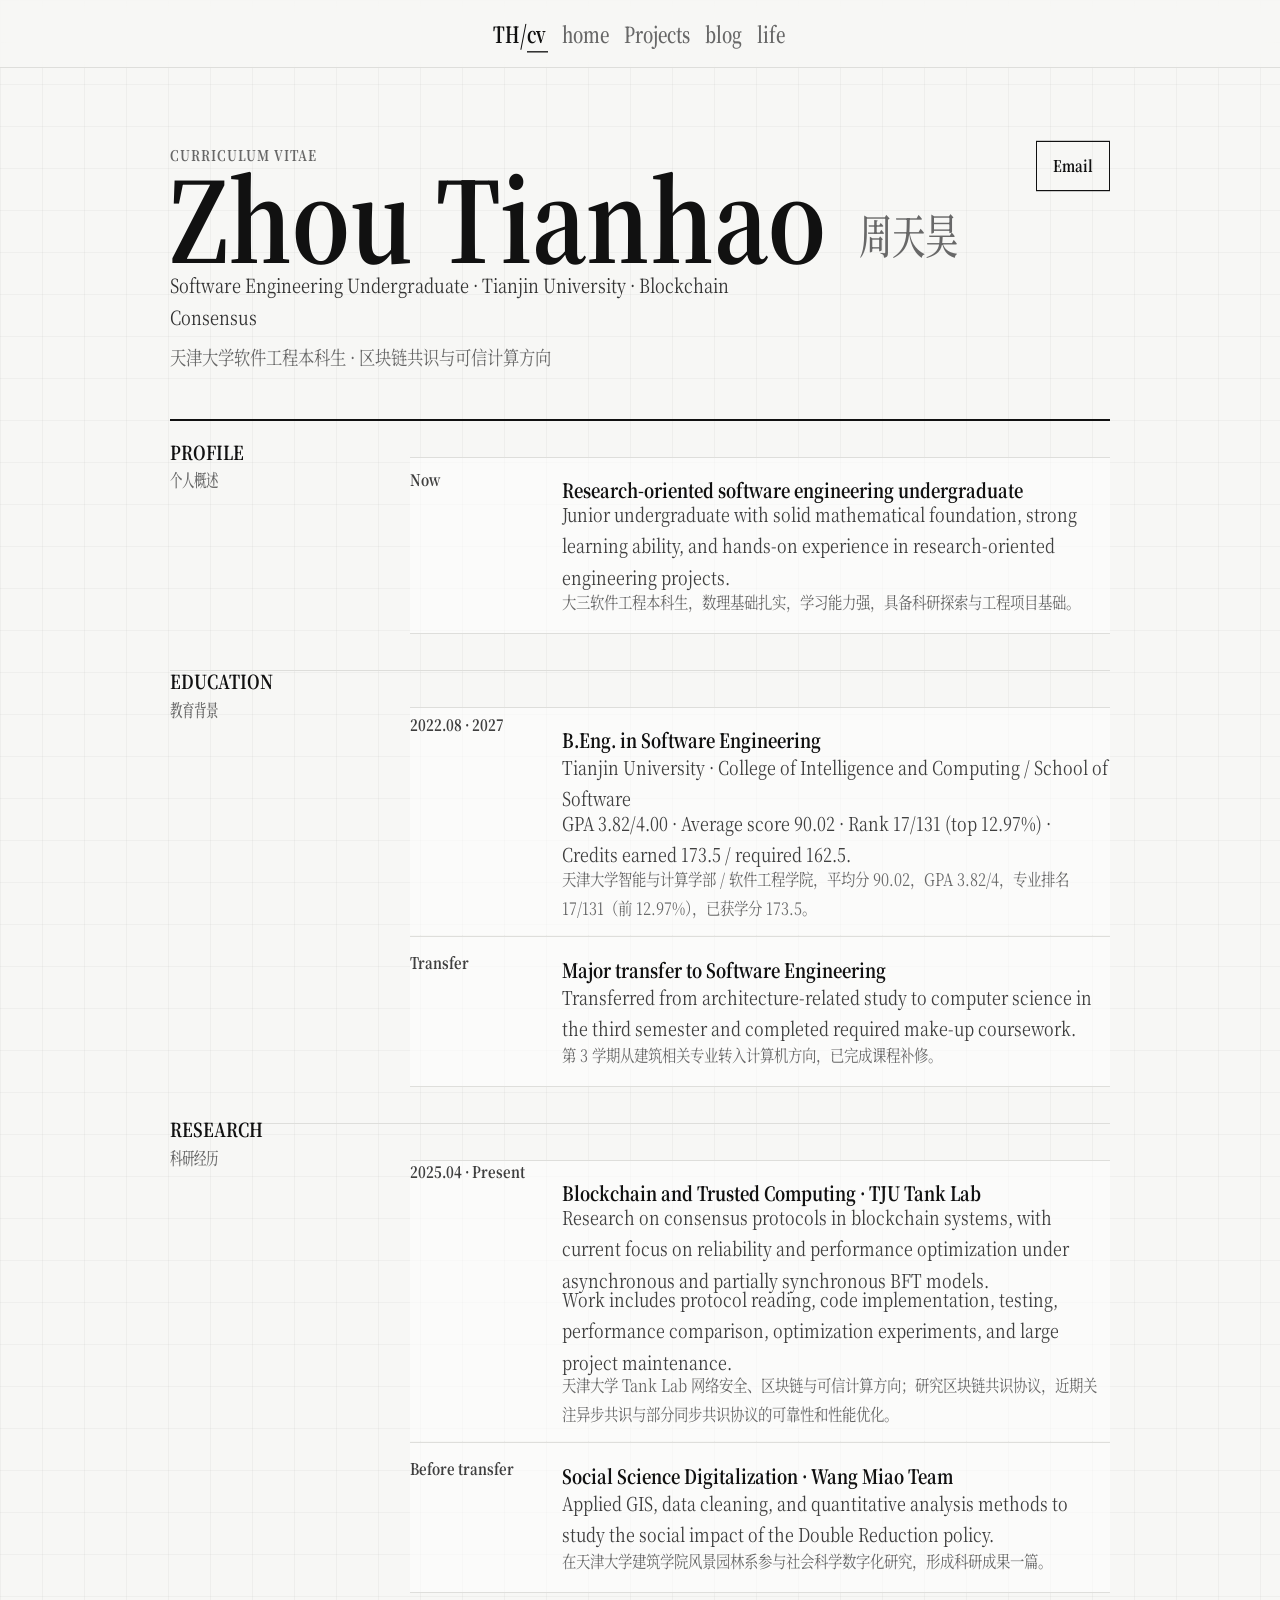
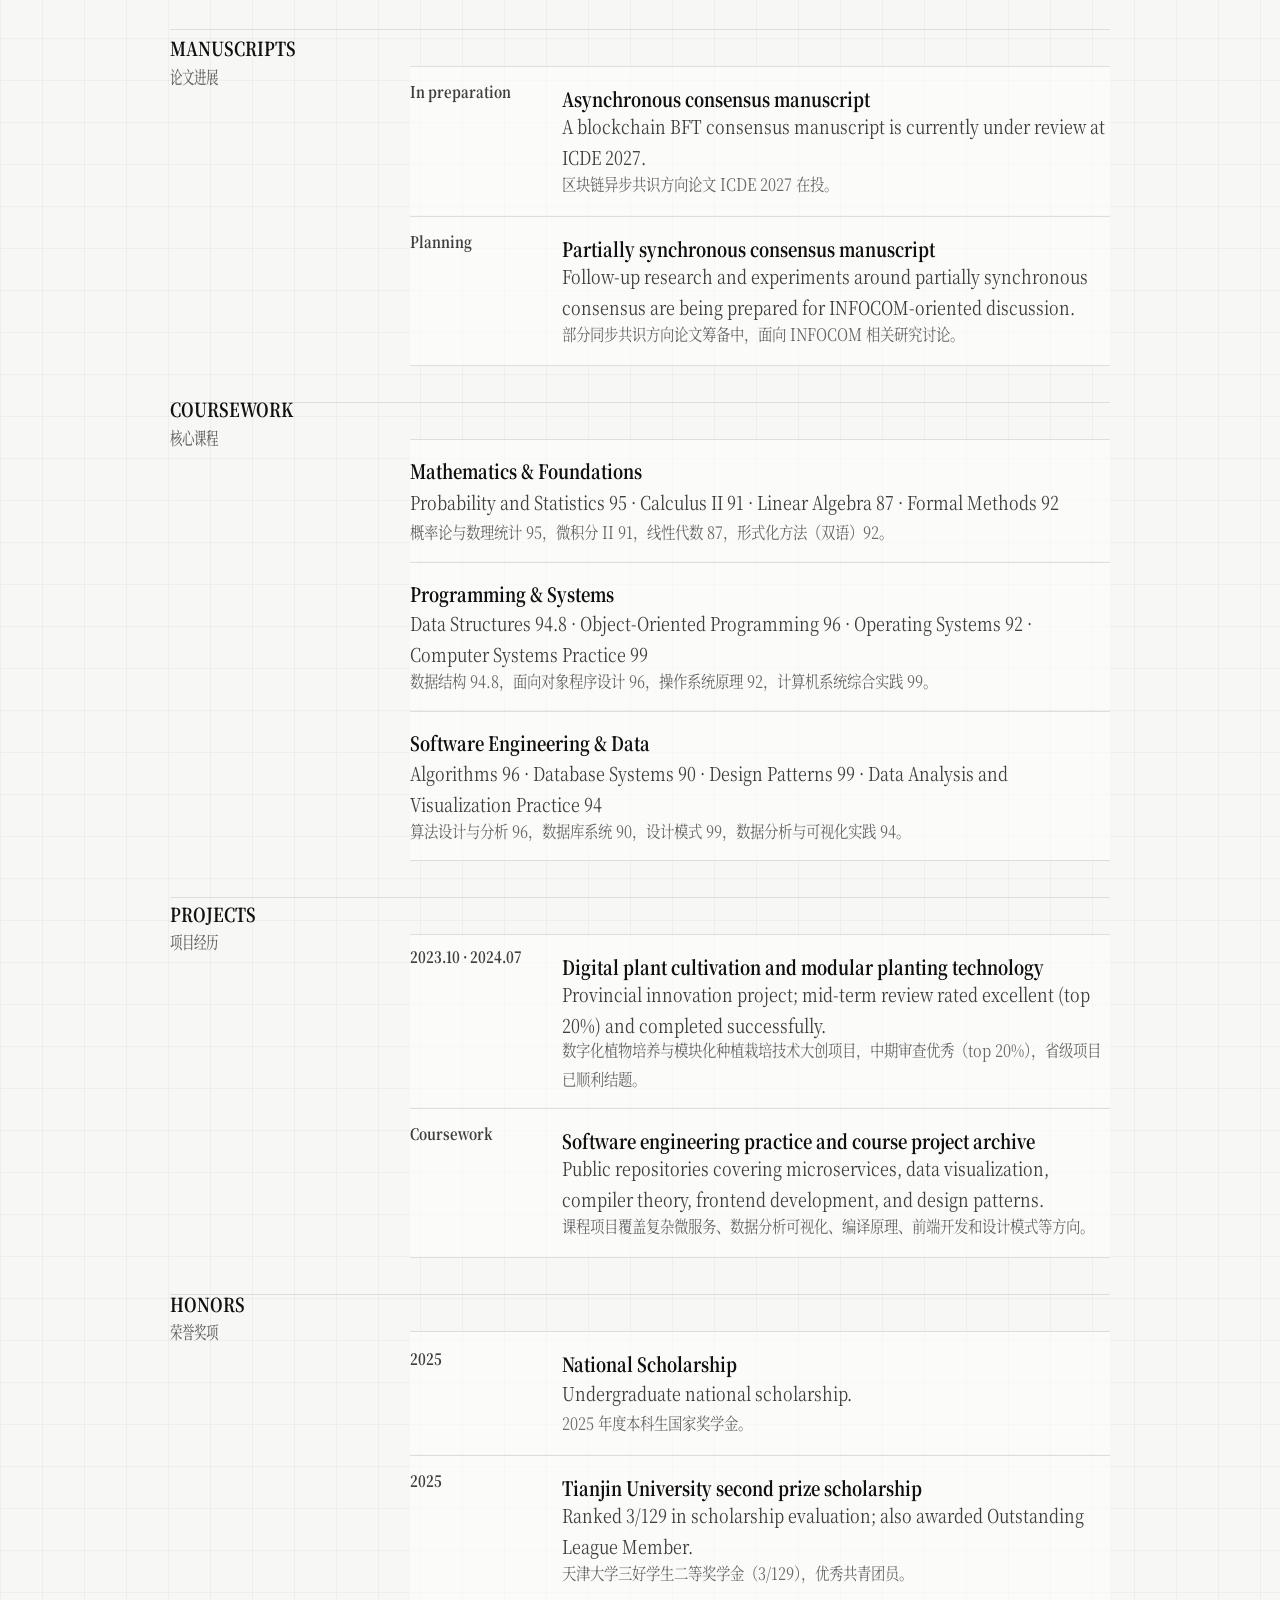
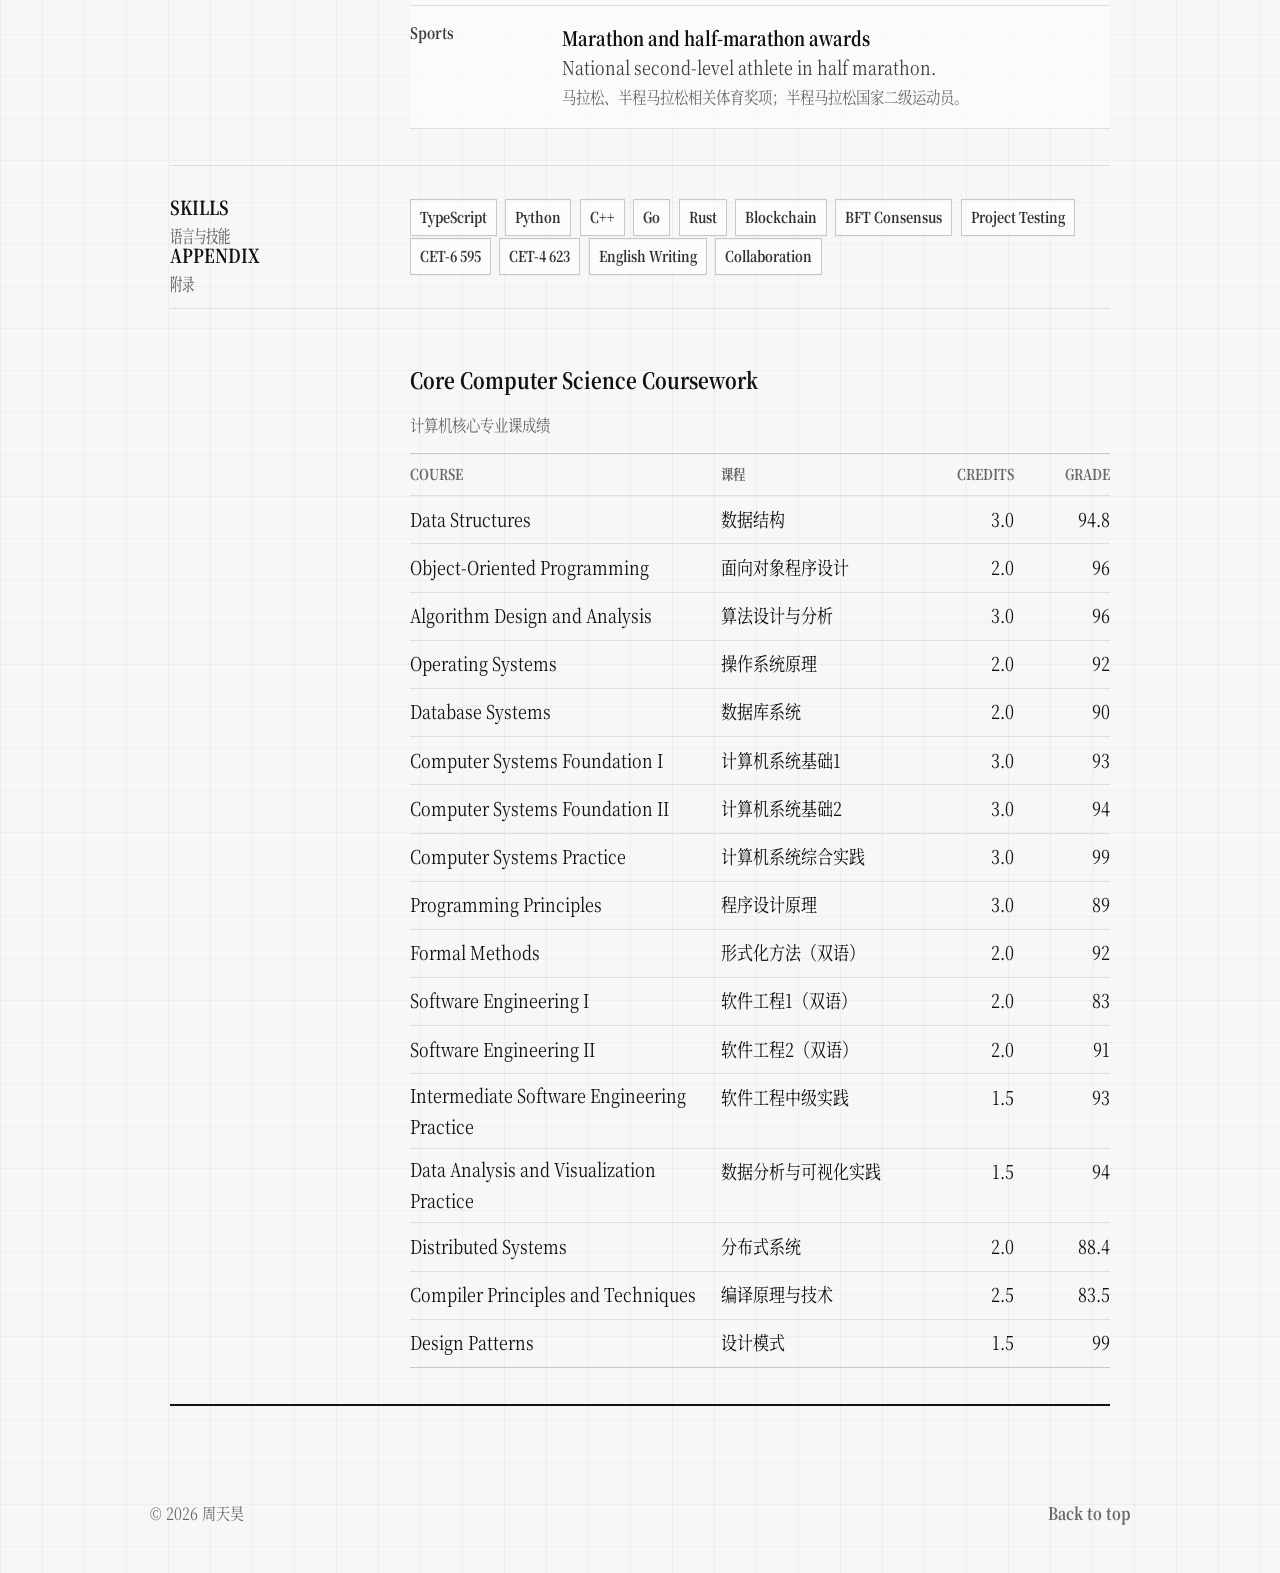
==== commit fdf1623a: "Update GPA and manuscript status" ====
--- a/cv.html
+++ b/cv.html
@@ -65,11 +65,11 @@
               <h3>B.Eng. in Software Engineering</h3>
               <p>Tianjin University · College of Intelligence and Computing / School of Software</p>
               <p>
-                GPA 3.79/4.00 · Average score 89.93 · Rank 17/131
+                GPA 3.82/4.00 · Average score 90.02 · Rank 17/131
                 (top 12.97%) · Credits earned 173.5 / required 162.5.
               </p>
               <p class="cn-line">
-                天津大学智能与计算学部 / 软件工程学院，平均分 89.93，GPA 3.79/4，专业排名 17/131（前 12.97%），已获学分 173.5。
+                天津大学智能与计算学部 / 软件工程学院，平均分 90.02，GPA 3.82/4，专业排名 17/131（前 12.97%），已获学分 173.5。
               </p>
             </div>
           </article>
@@ -131,10 +131,10 @@
             <div>
               <h3>Asynchronous consensus manuscript</h3>
               <p>
-                A blockchain BFT consensus manuscript is currently being drafted,
-                with planned submission around summer 2026.
-              </p>
-              <p class="cn-line">区块链异步共识方向论文撰稿中，计划于 2026 年暑期前后投稿。</p>
+                A blockchain BFT consensus manuscript is currently under review
+                at ICDE 2027.
+              </p>
+              <p class="cn-line">区块链异步共识方向论文 ICDE 2027 在投。</p>
             </div>
           </article>
           <article class="cv-item">
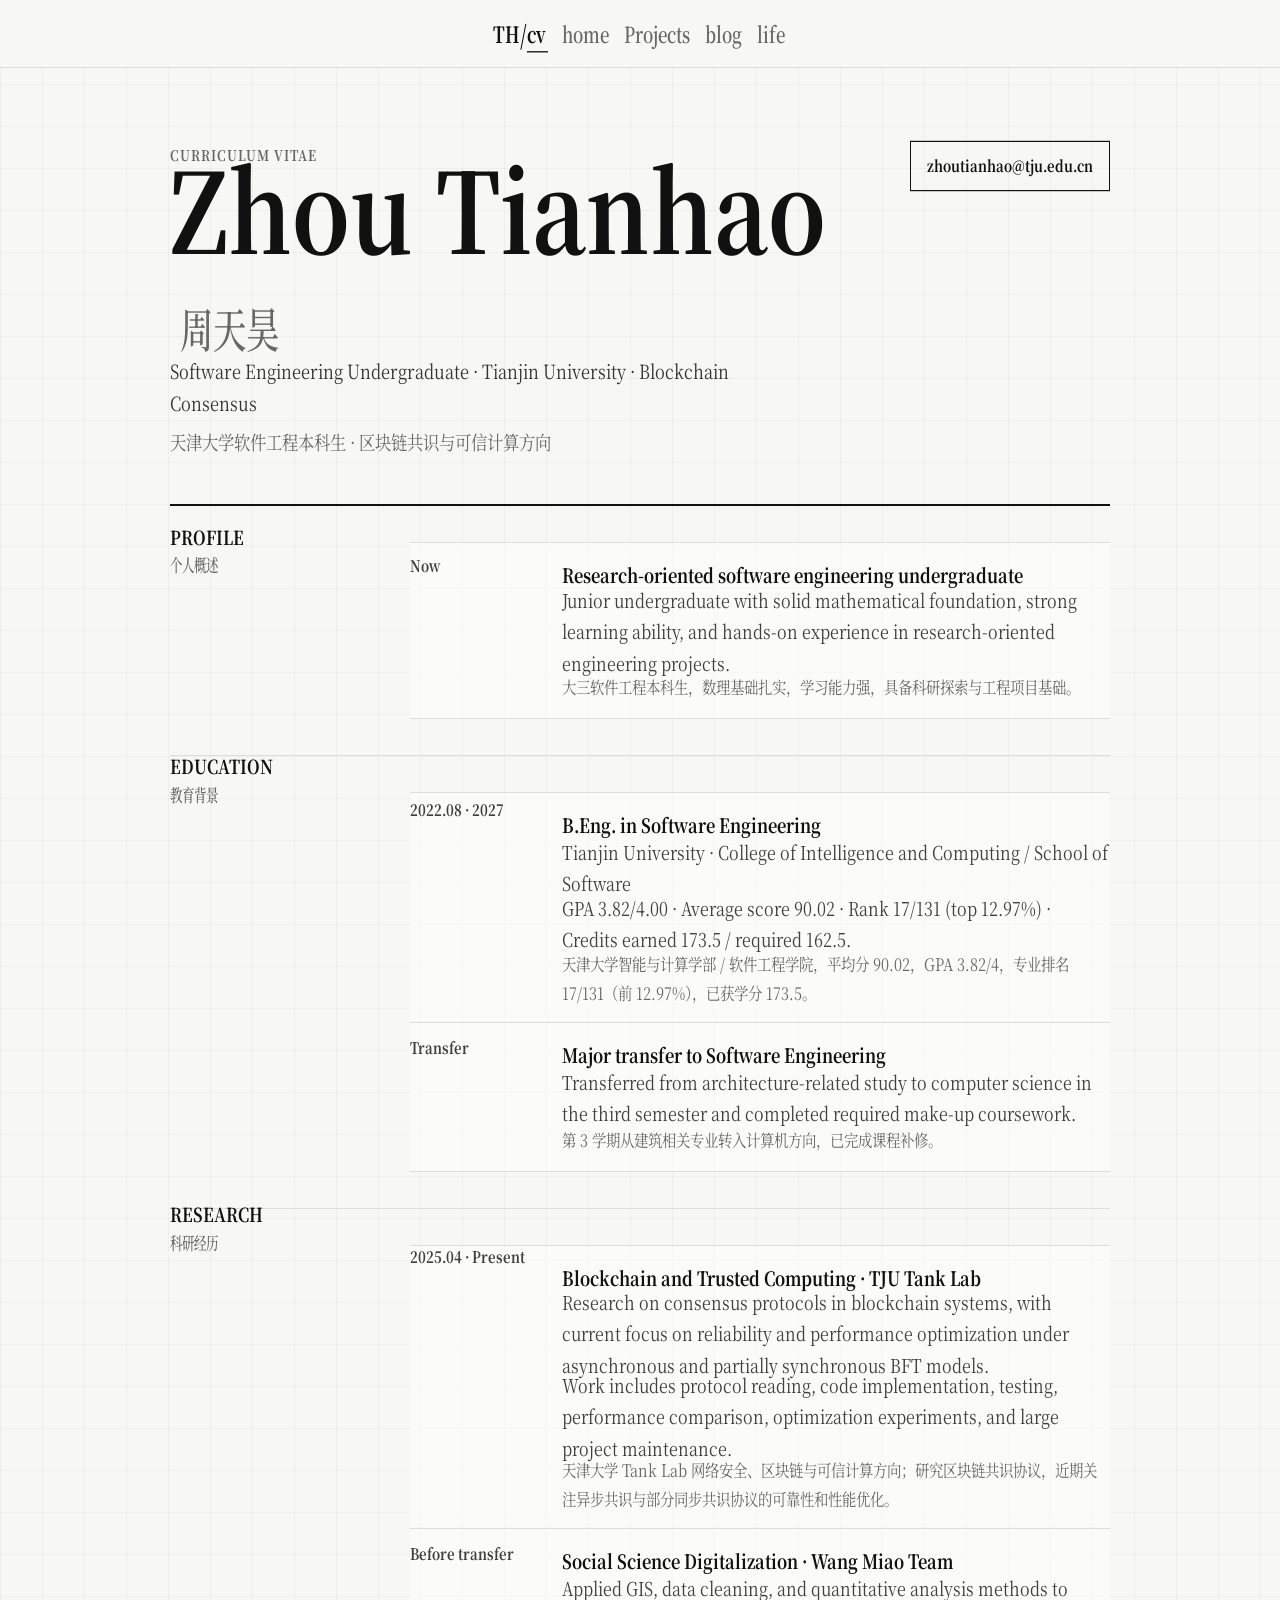
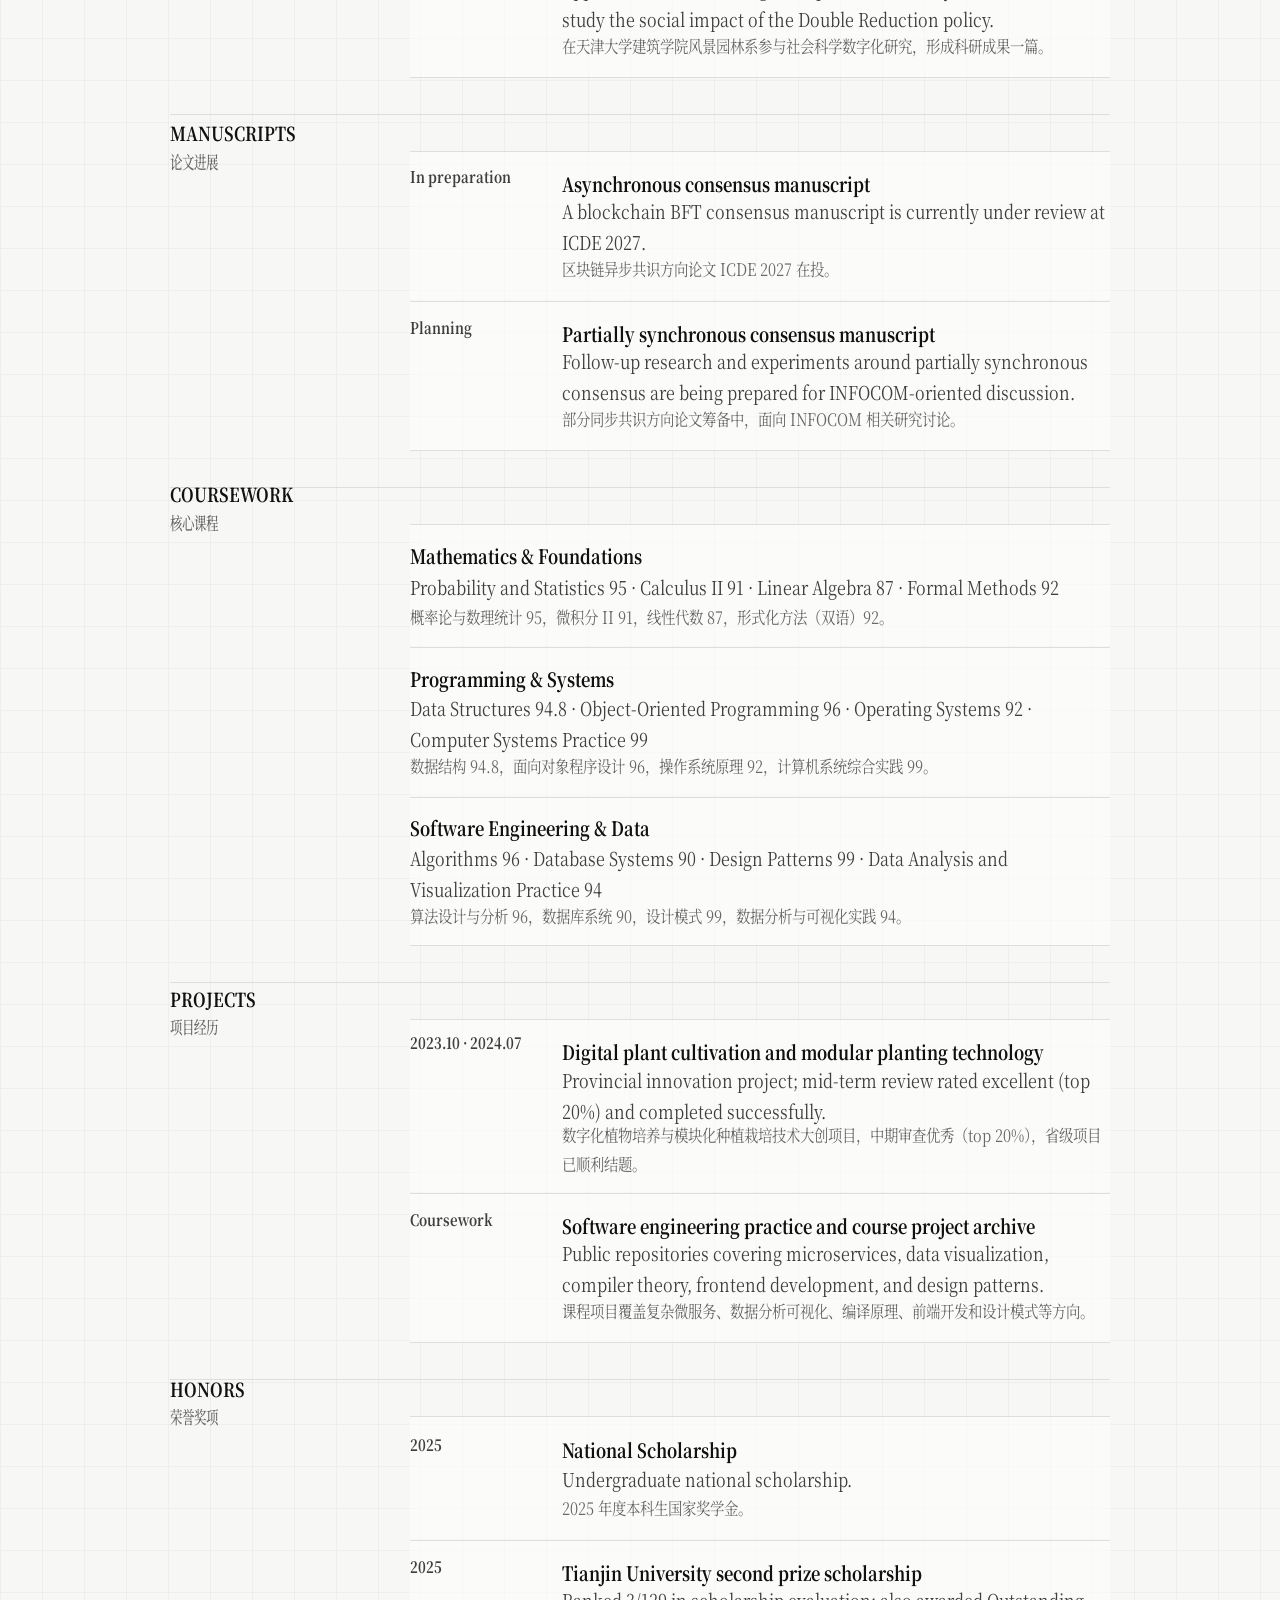
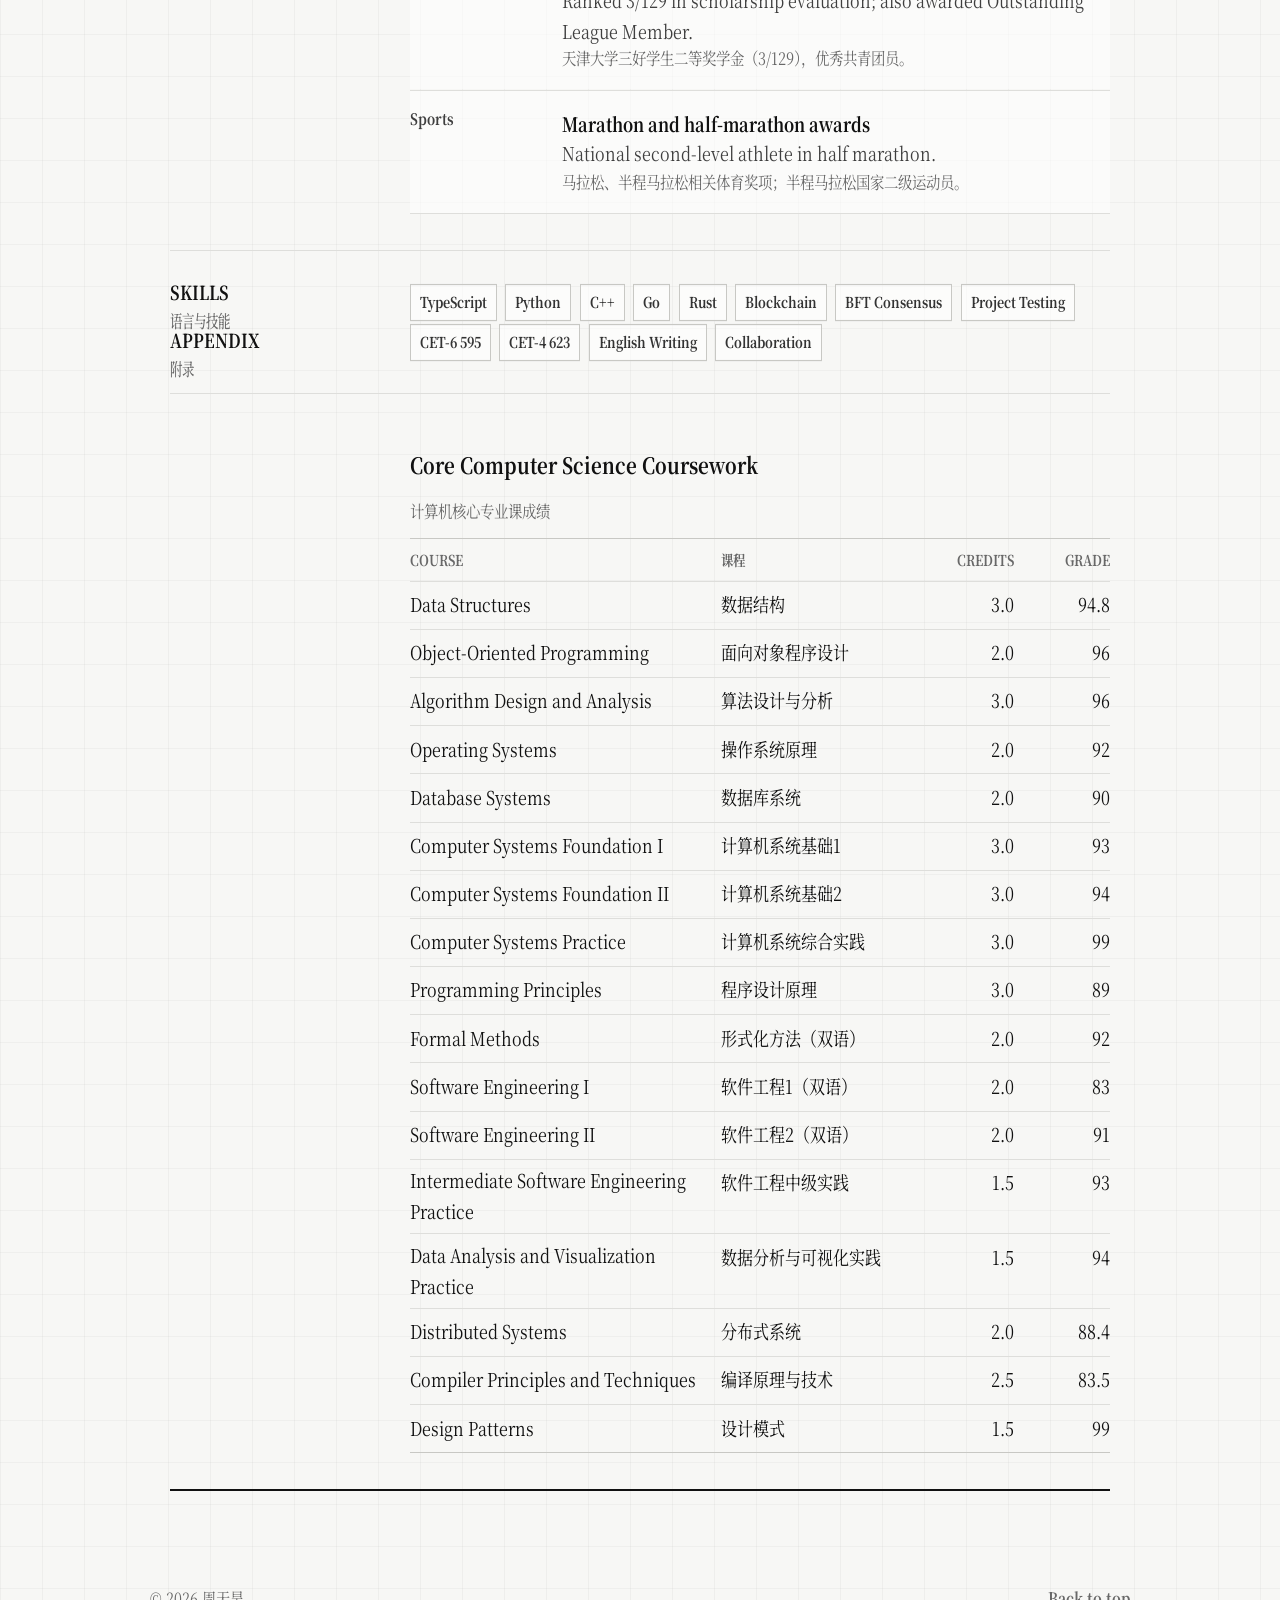
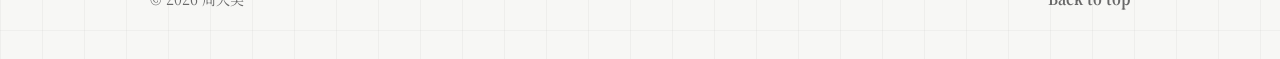
==== commit 876e0924: "Update CV email and homepage school" ====
--- a/cv.html
+++ b/cv.html
@@ -33,7 +33,7 @@
           <p>Software Engineering Undergraduate · Tianjin University · Blockchain Consensus</p>
           <p class="cn-line">天津大学软件工程本科生 · 区块链共识与可信计算方向</p>
         </div>
-        <a class="button" href="mailto:zhoutianhao@tju.edu.cn" aria-label="Contact by email">Email</a>
+        <a class="button" href="mailto:zhoutianhao@tju.edu.cn" aria-label="Contact by email">zhoutianhao@tju.edu.cn</a>
       </section>
 
       <section class="cv-section">
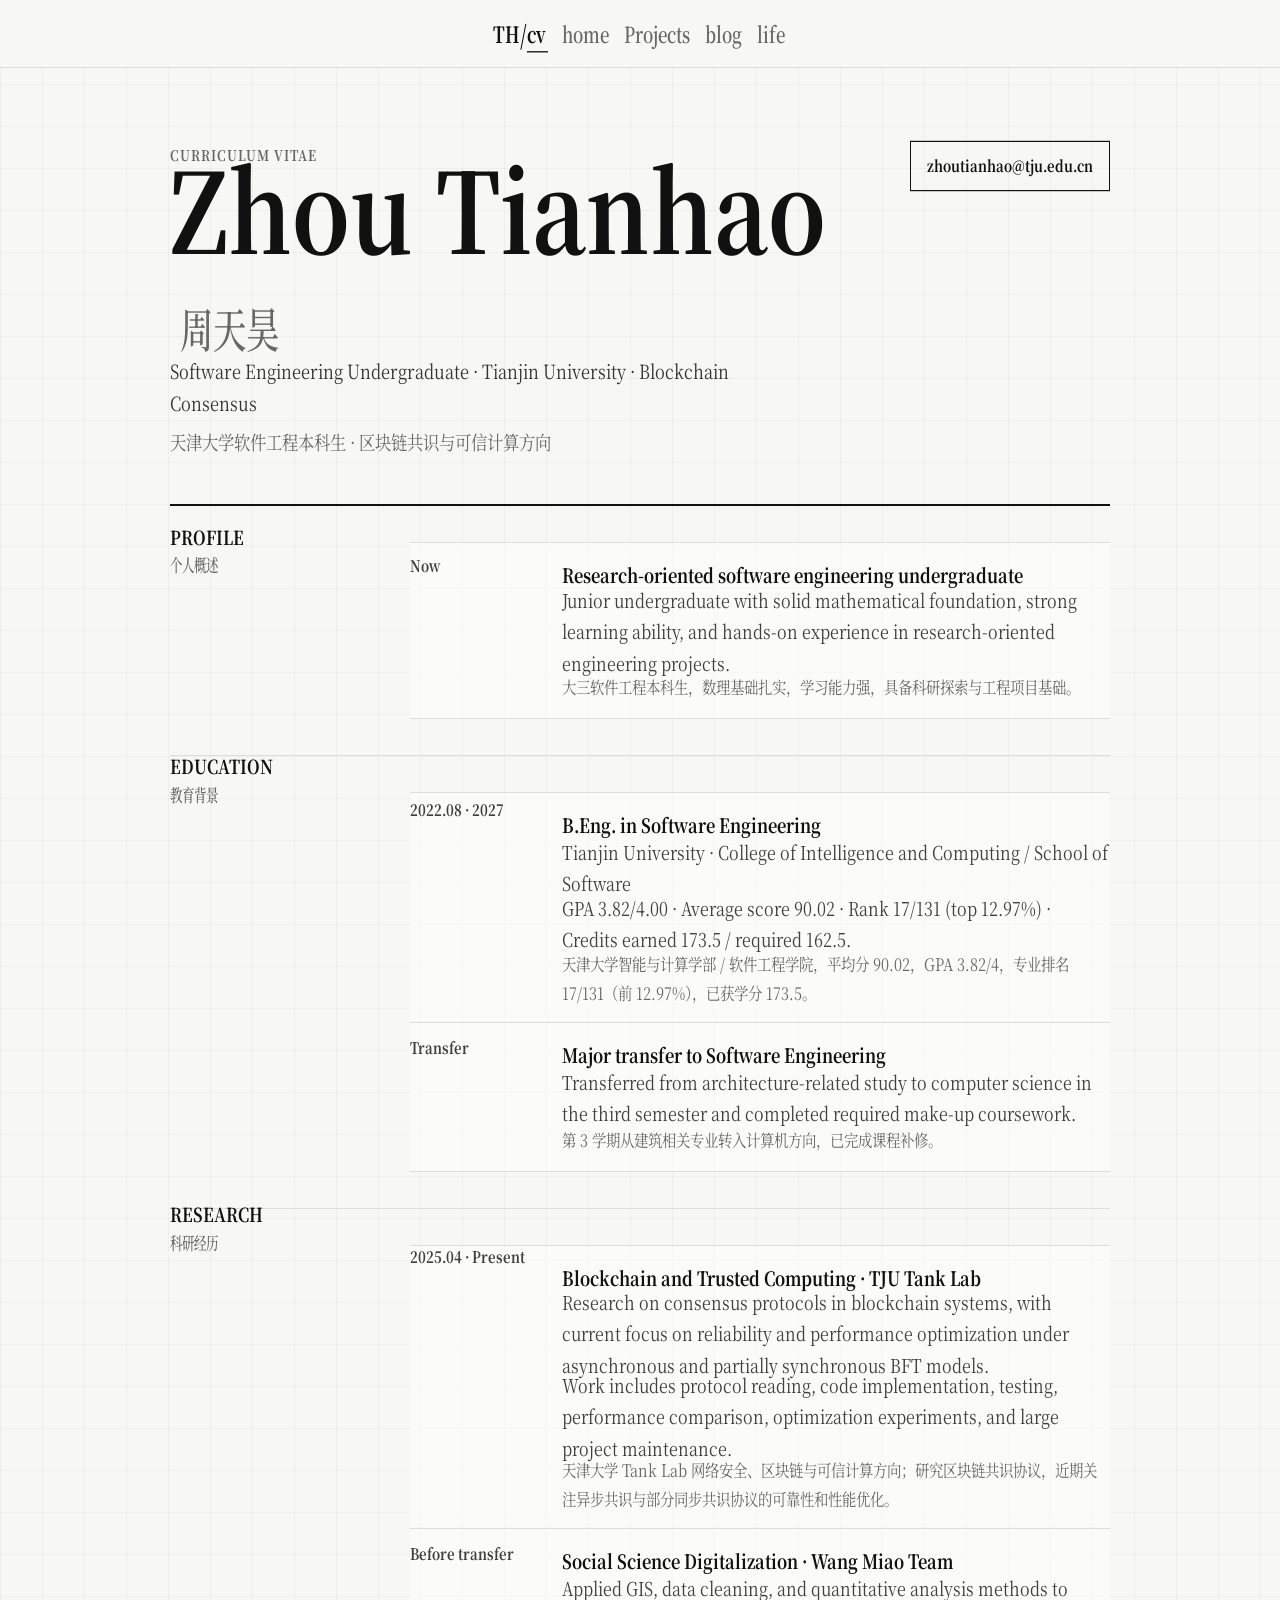
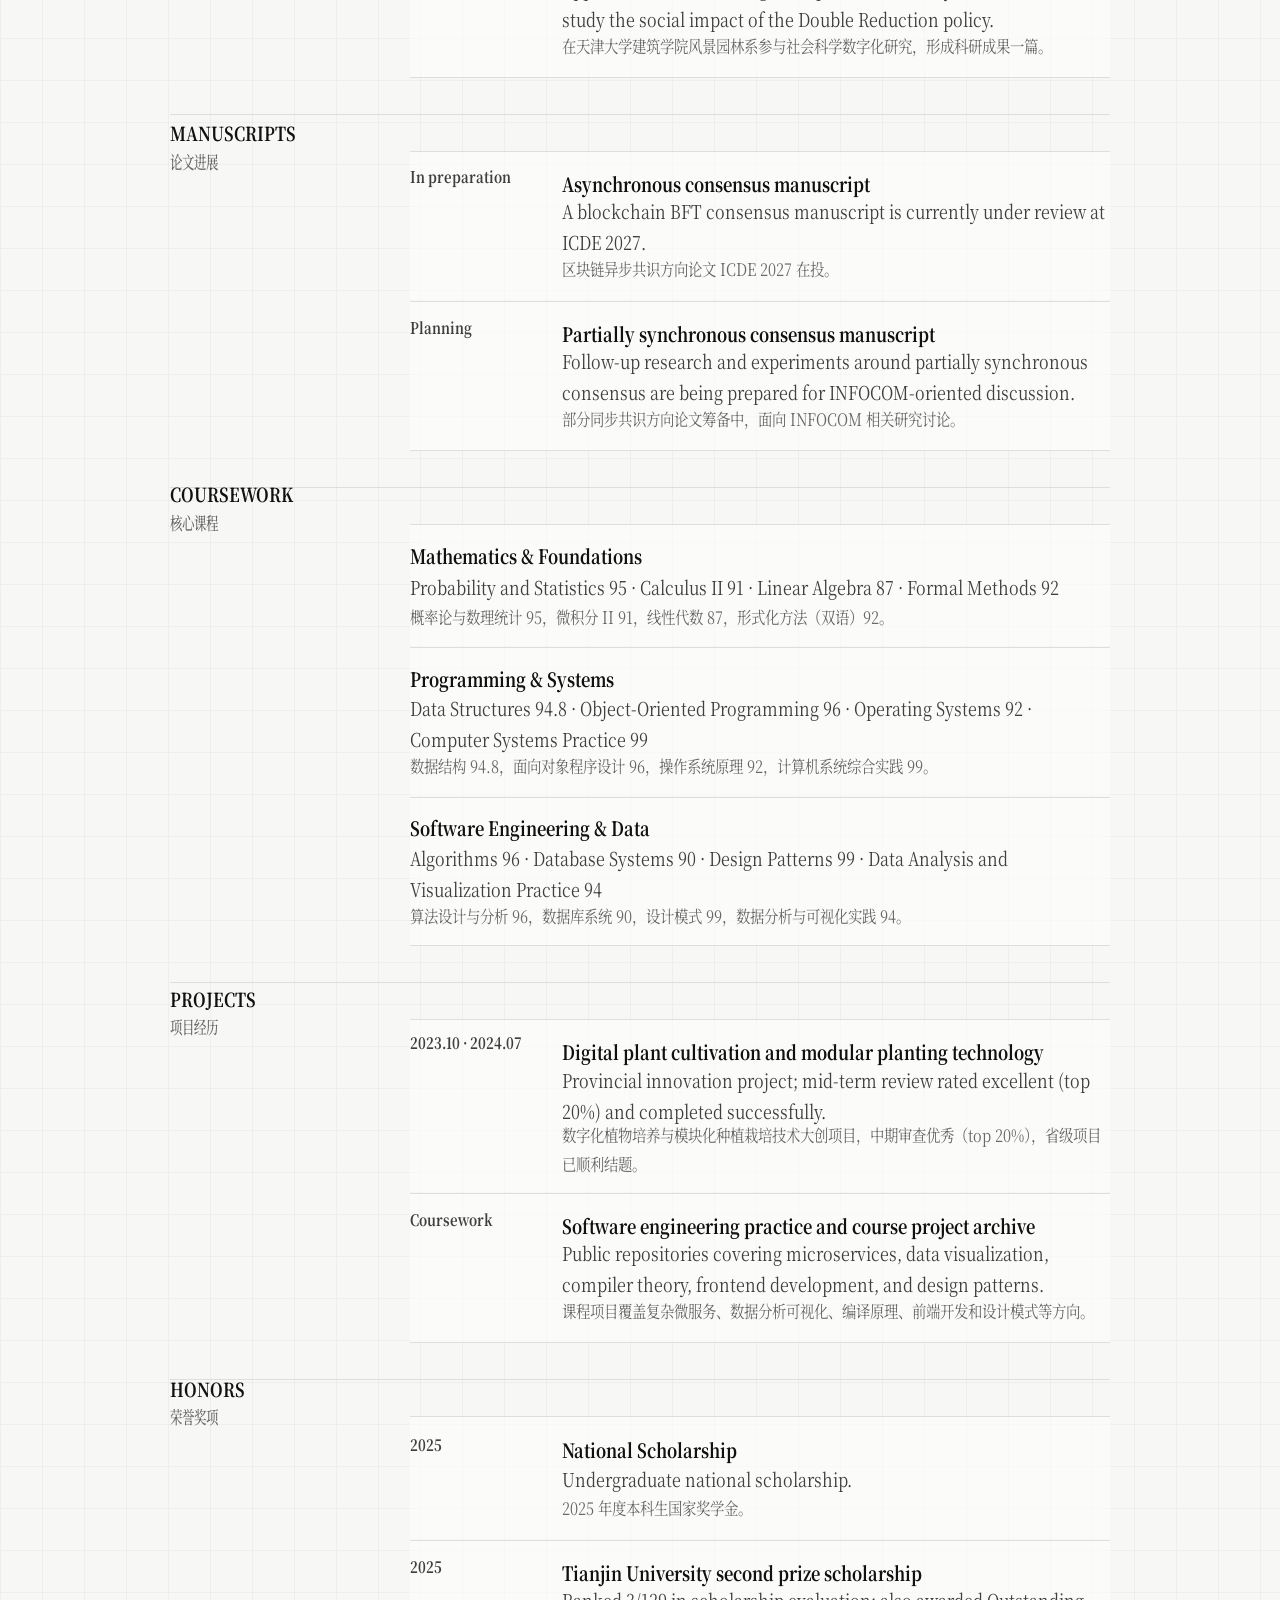
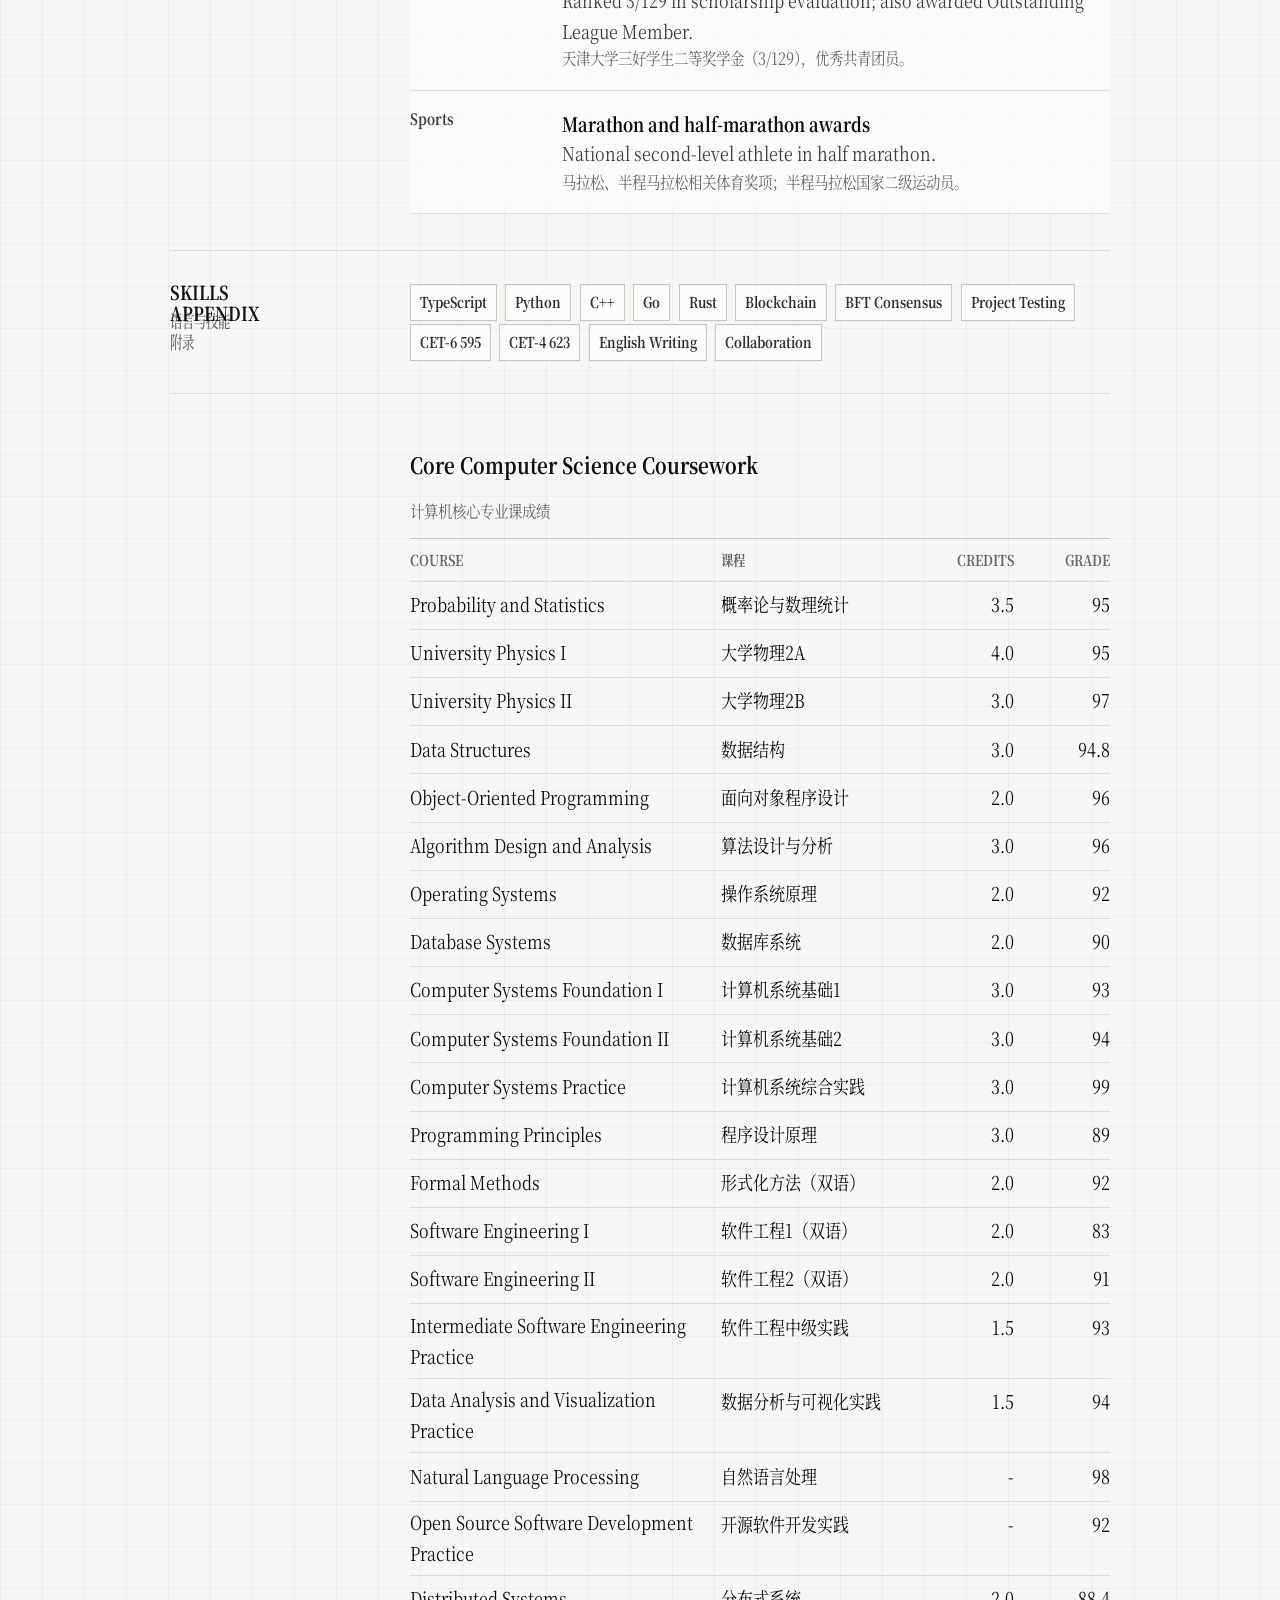
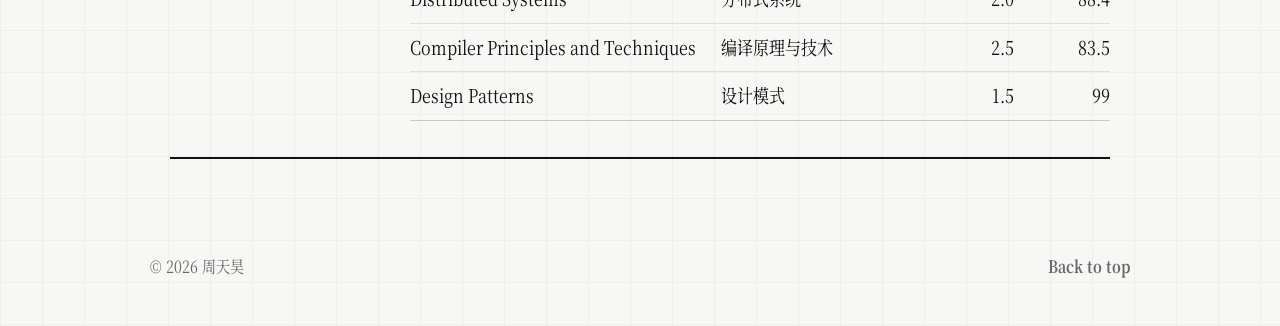
==== commit 1d10344c: "Add more core coursework grades" ====
--- a/cv.html
+++ b/cv.html
@@ -264,6 +264,24 @@
               <span>Grade</span>
             </div>
             <div class="grade-row">
+              <span>Probability and Statistics</span>
+              <span>概率论与数理统计</span>
+              <span>3.5</span>
+              <span>95</span>
+            </div>
+            <div class="grade-row">
+              <span>University Physics I</span>
+              <span>大学物理2A</span>
+              <span>4.0</span>
+              <span>95</span>
+            </div>
+            <div class="grade-row">
+              <span>University Physics II</span>
+              <span>大学物理2B</span>
+              <span>3.0</span>
+              <span>97</span>
+            </div>
+            <div class="grade-row">
               <span>Data Structures</span>
               <span>数据结构</span>
               <span>3.0</span>
@@ -346,6 +364,18 @@
               <span>数据分析与可视化实践</span>
               <span>1.5</span>
               <span>94</span>
+            </div>
+            <div class="grade-row">
+              <span>Natural Language Processing</span>
+              <span>自然语言处理</span>
+              <span>-</span>
+              <span>98</span>
+            </div>
+            <div class="grade-row">
+              <span>Open Source Software Development Practice</span>
+              <span>开源软件开发实践</span>
+              <span>-</span>
+              <span>92</span>
             </div>
             <div class="grade-row">
               <span>Distributed Systems</span>
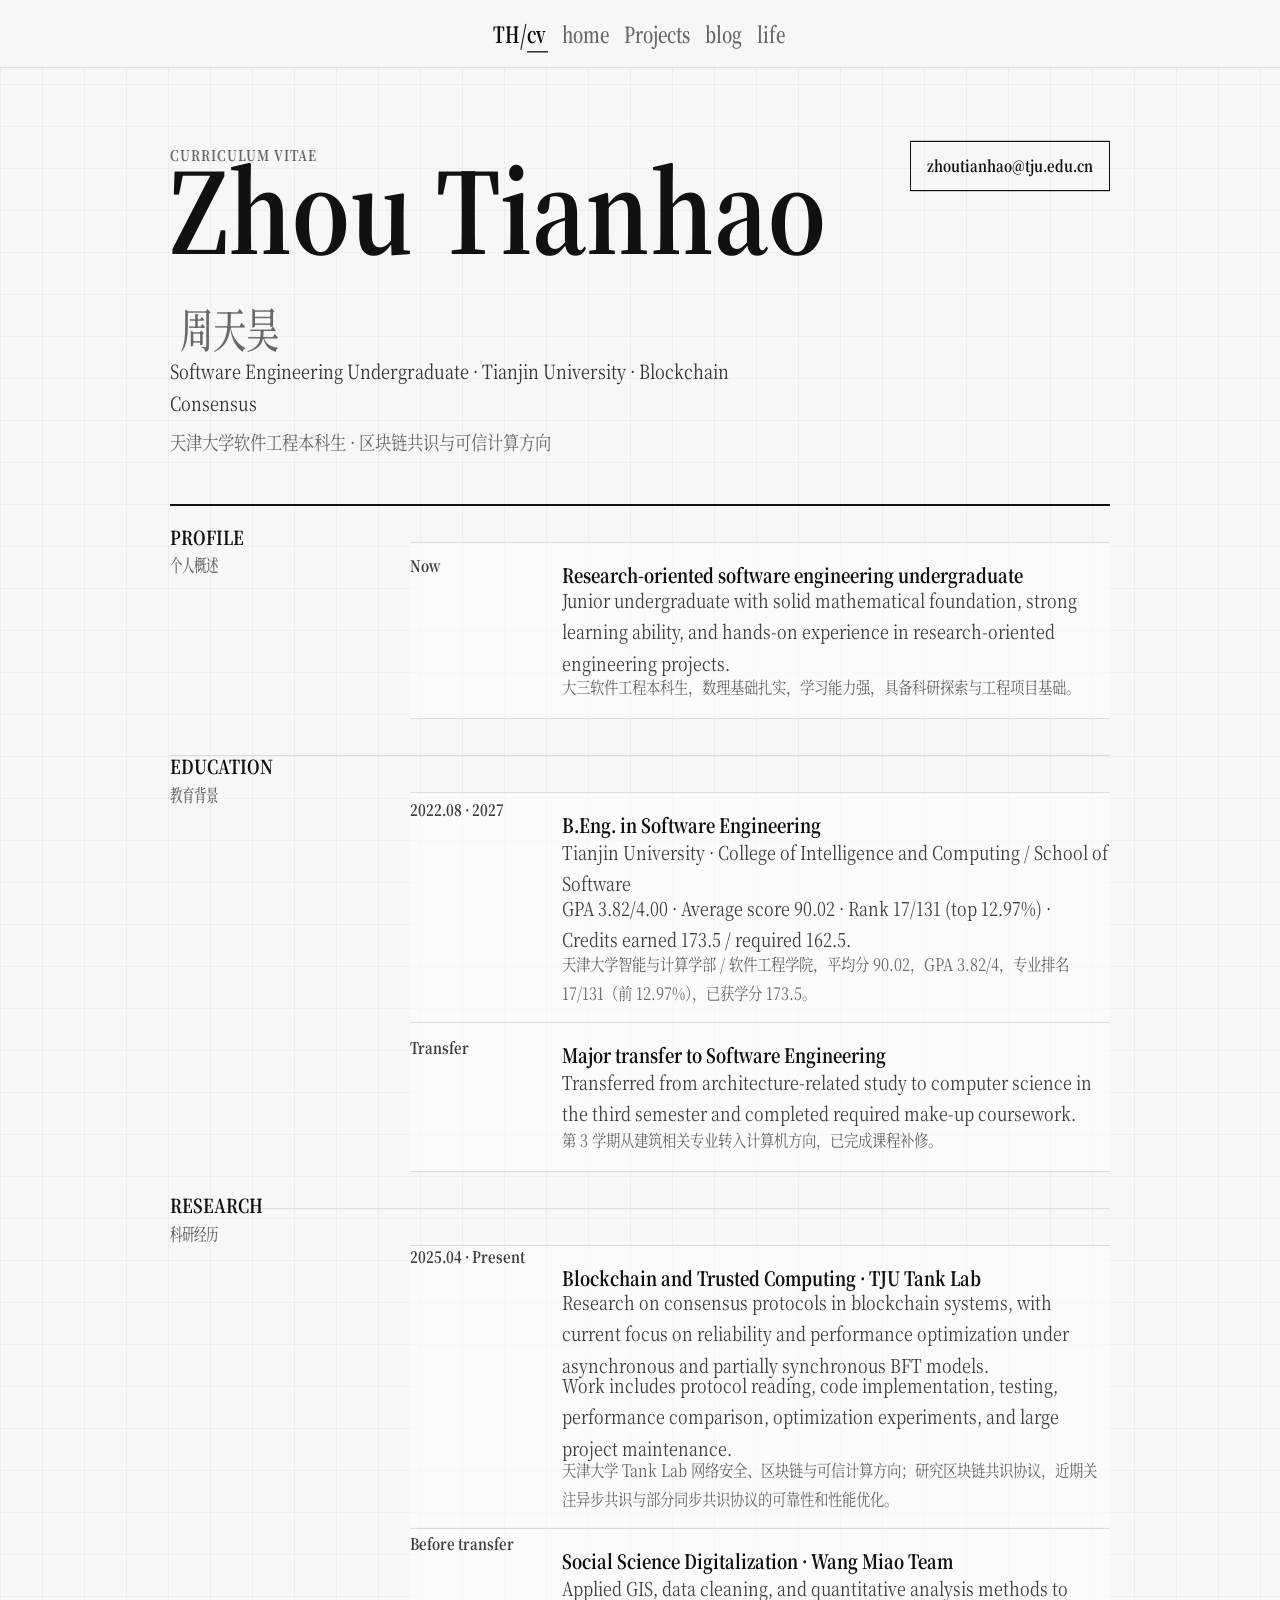
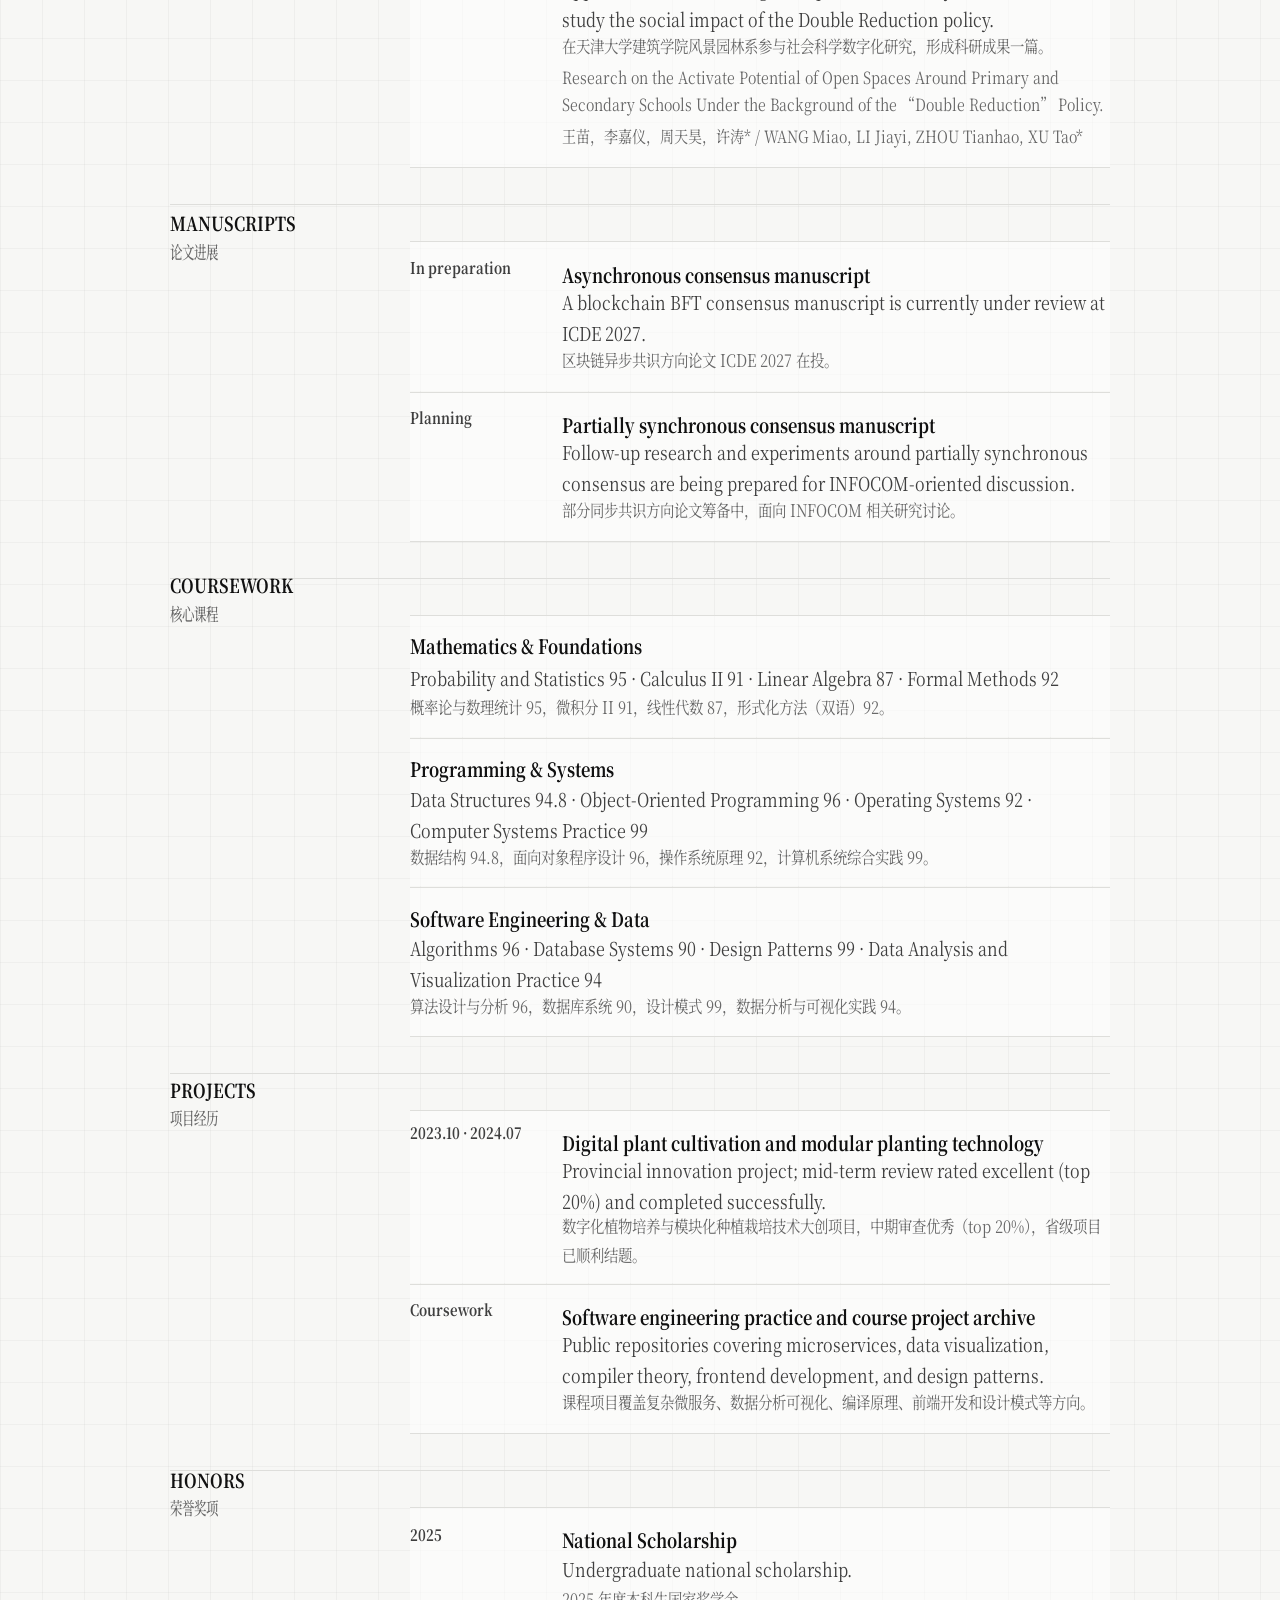
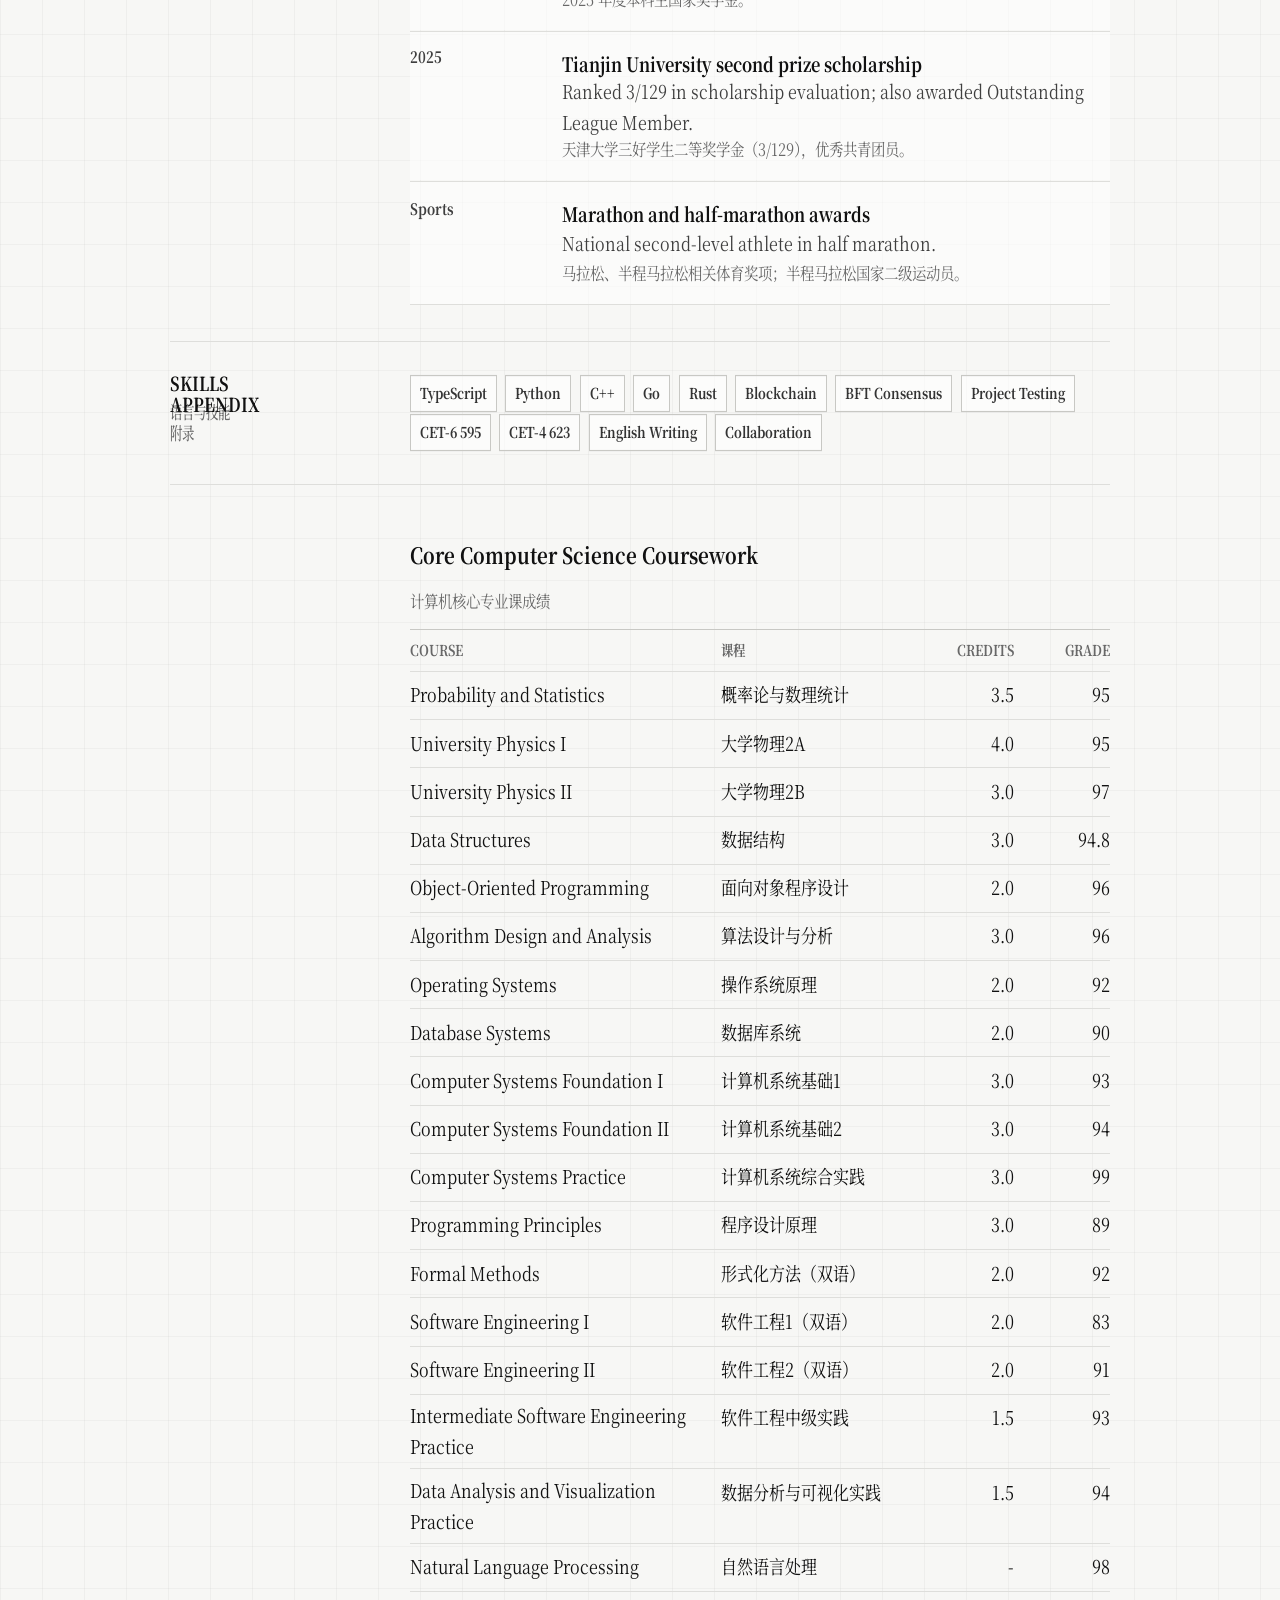
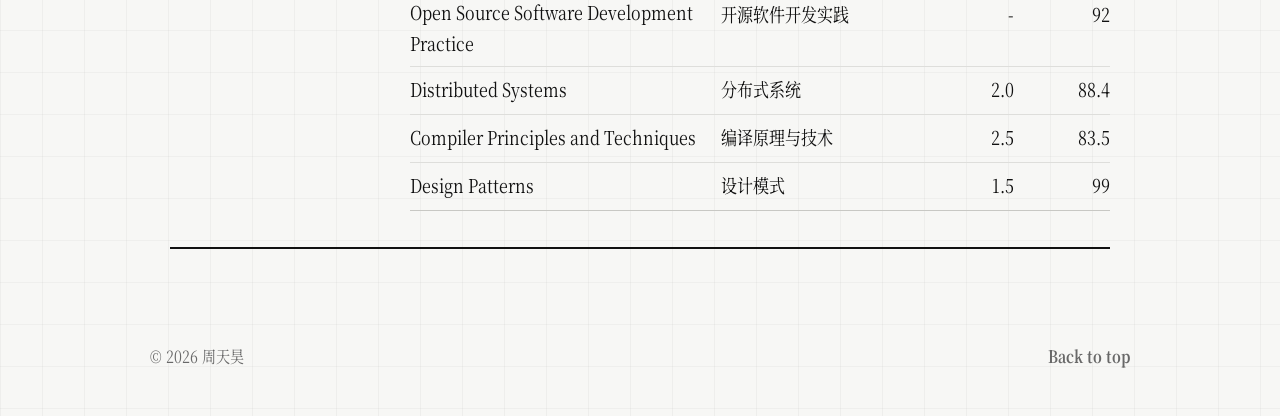
==== commit 5808d7cb: "Add architecture research publication note" ====
--- a/cv.html
+++ b/cv.html
@@ -118,6 +118,14 @@
                 study the social impact of the Double Reduction policy.
               </p>
               <p class="cn-line">在天津大学建筑学院风景园林系参与社会科学数字化研究，形成科研成果一篇。</p>
+              <p class="publication-note">
+                Research on the Activate Potential of Open Spaces Around Primary
+                and Secondary Schools Under the Background of the “Double
+                Reduction” Policy.
+              </p>
+              <p class="publication-note cn-line">
+                王苗，李嘉仪，周天昊，许涛* / WANG Miao, LI Jiayi, ZHOU Tianhao, XU Tao*
+              </p>
             </div>
           </article>
         </div>
--- a/styles.css
+++ b/styles.css
@@ -559,6 +559,12 @@
   color: #3f3f3f;
 }
 
+.publication-note {
+  margin-top: 0.65rem !important;
+  color: var(--muted) !important;
+  font-size: 0.88rem;
+}
+
 .course-grid {
   display: grid;
   gap: 1px;
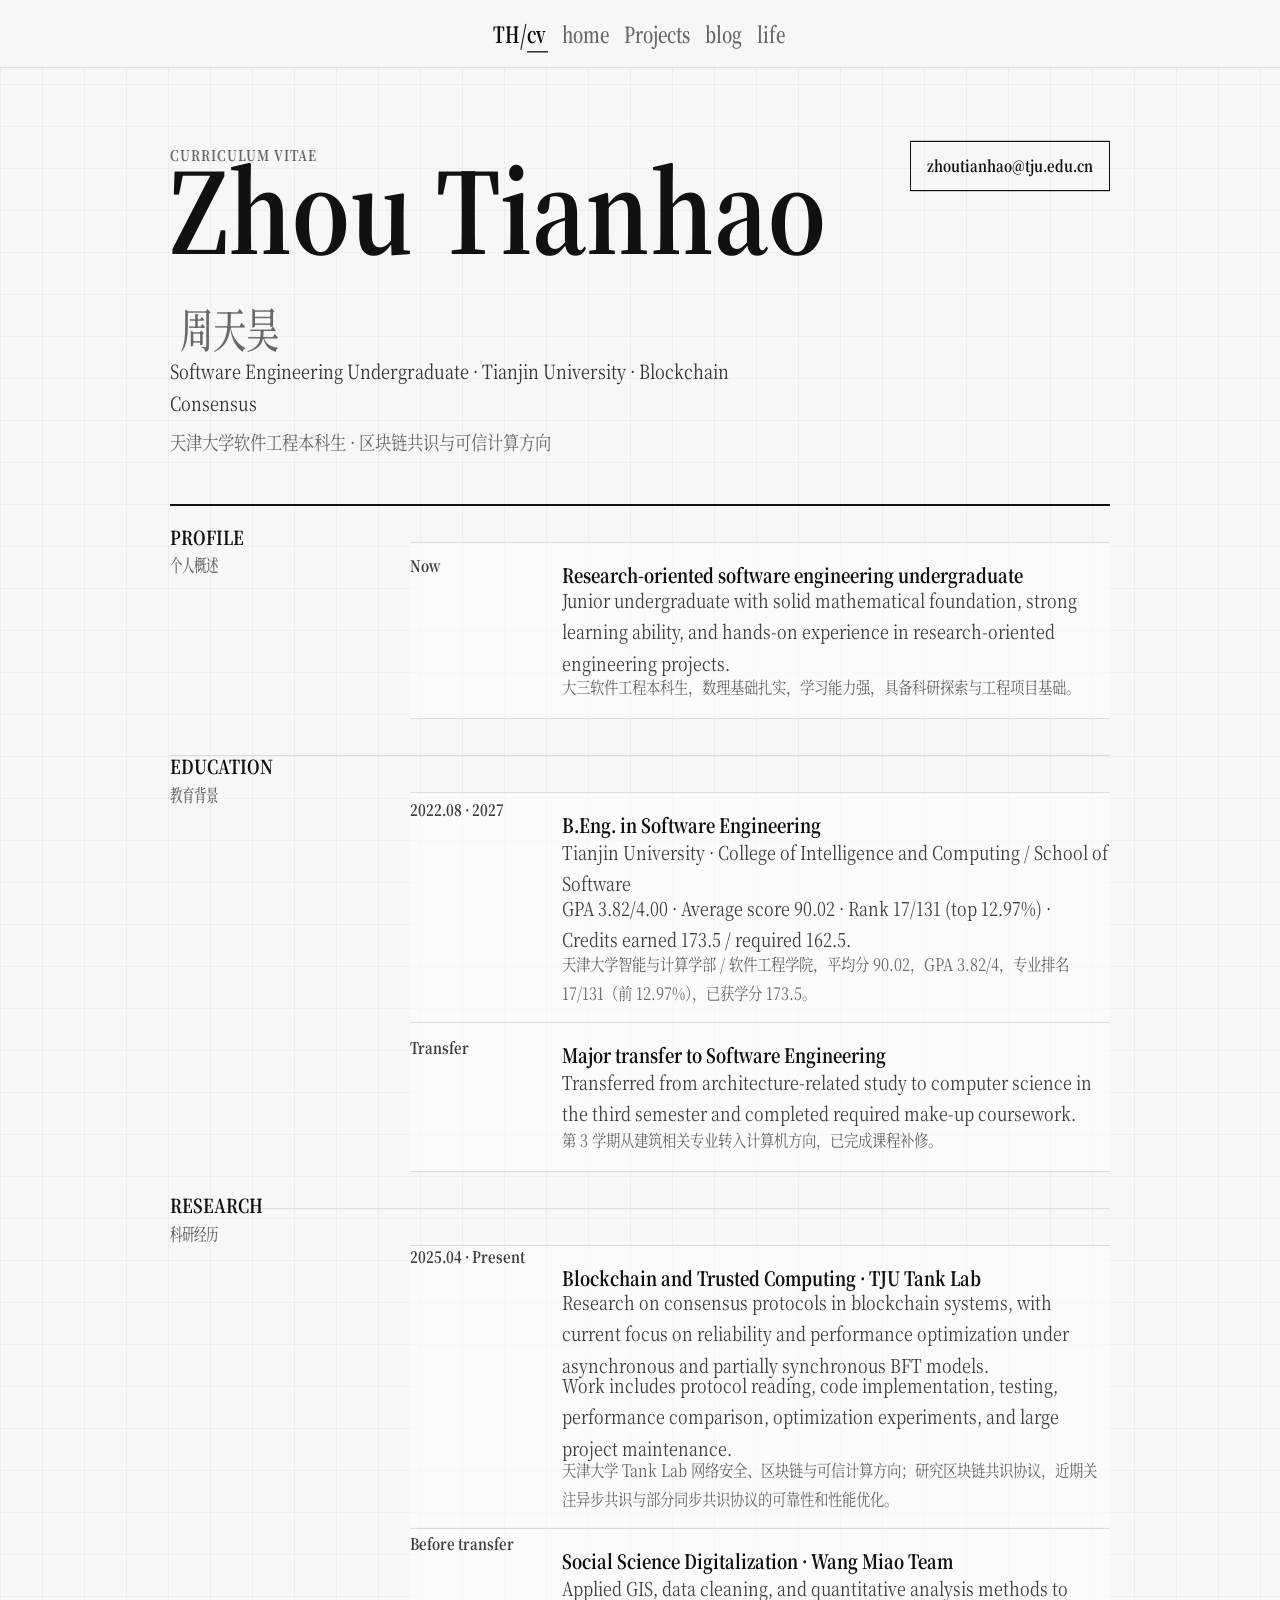
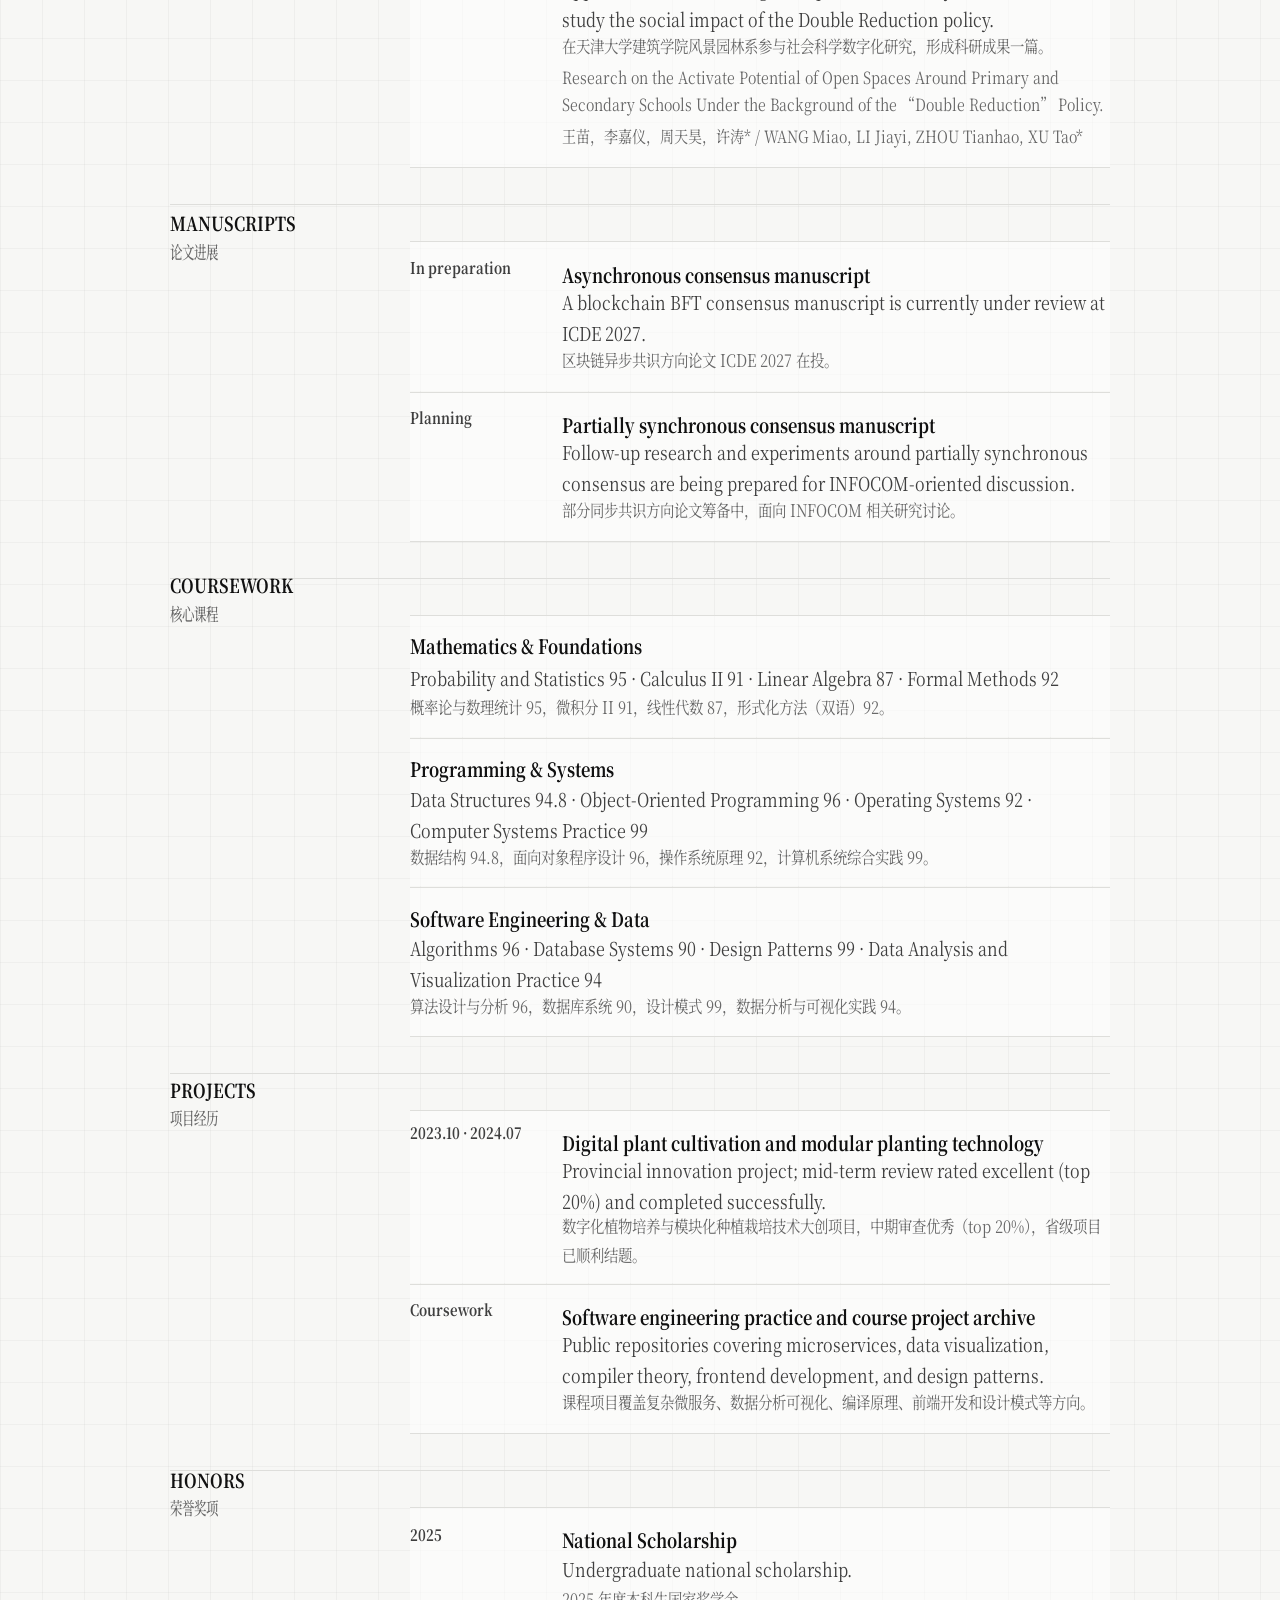
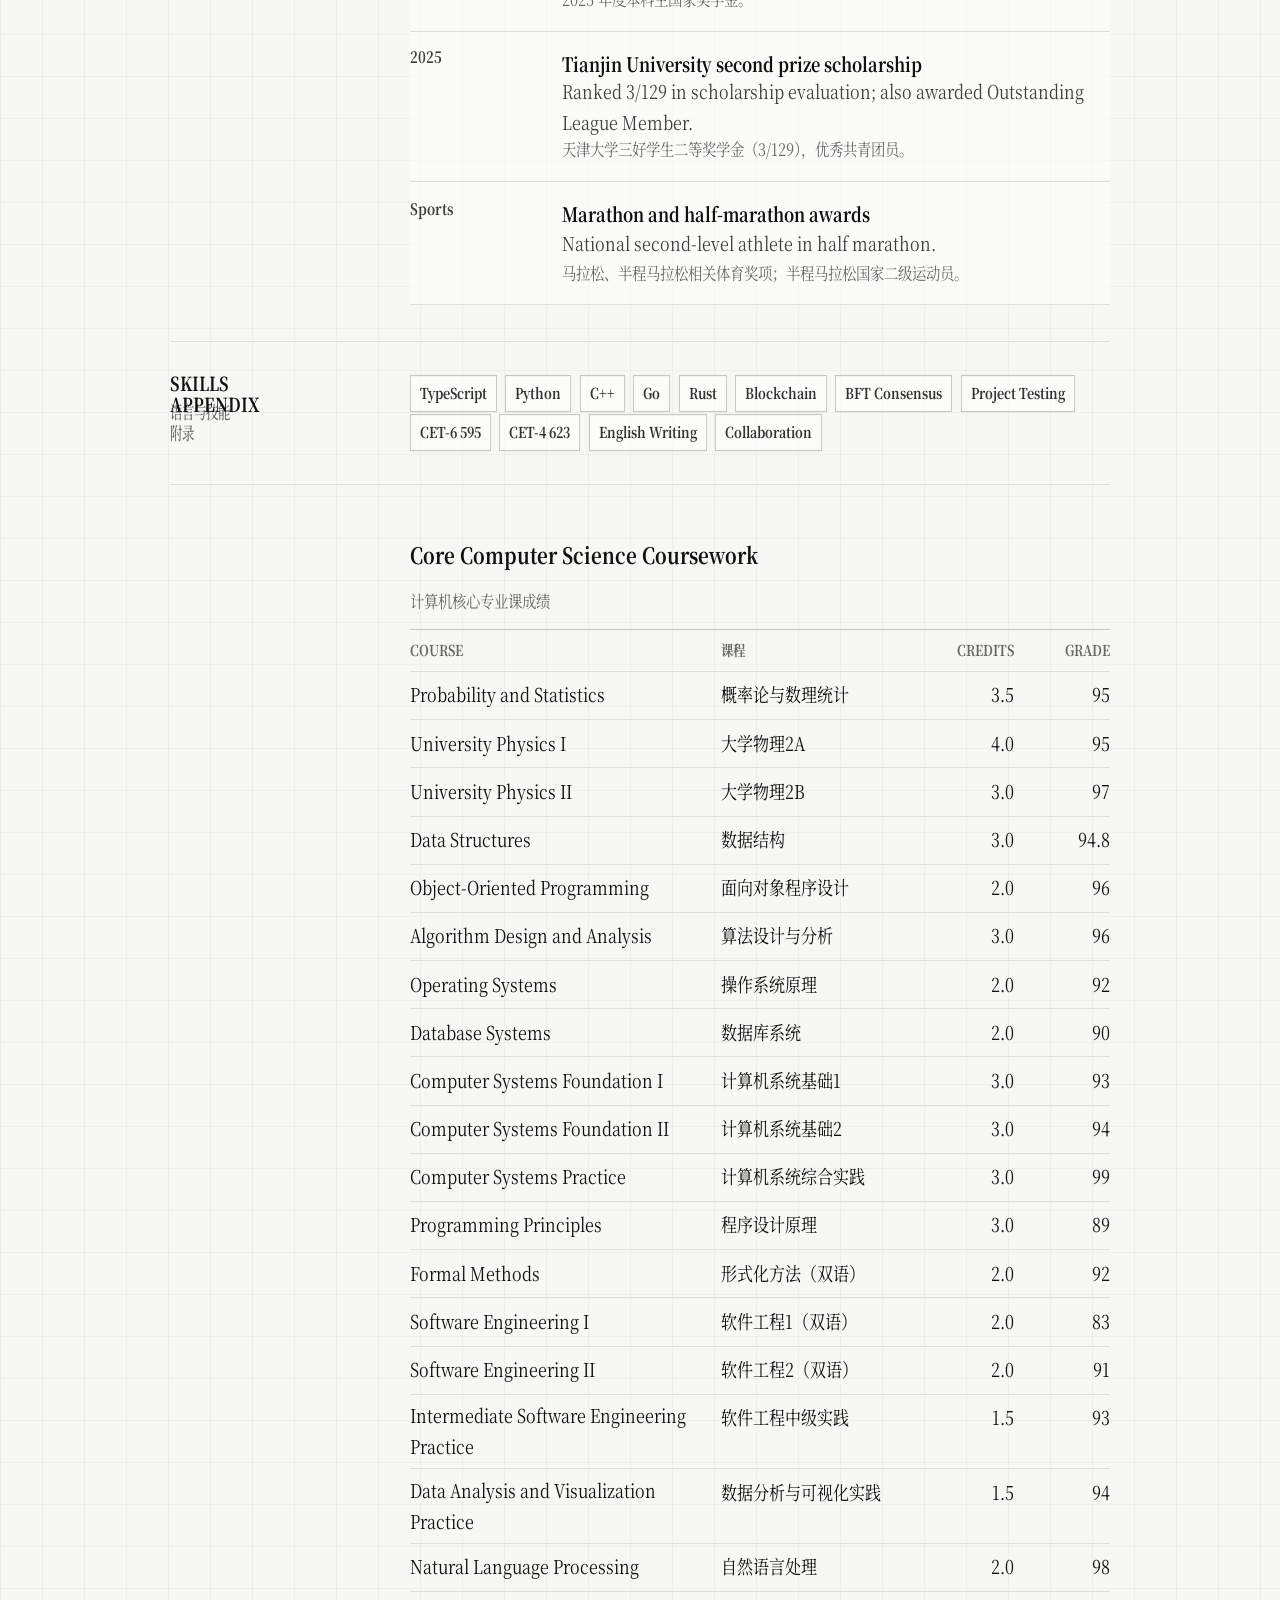
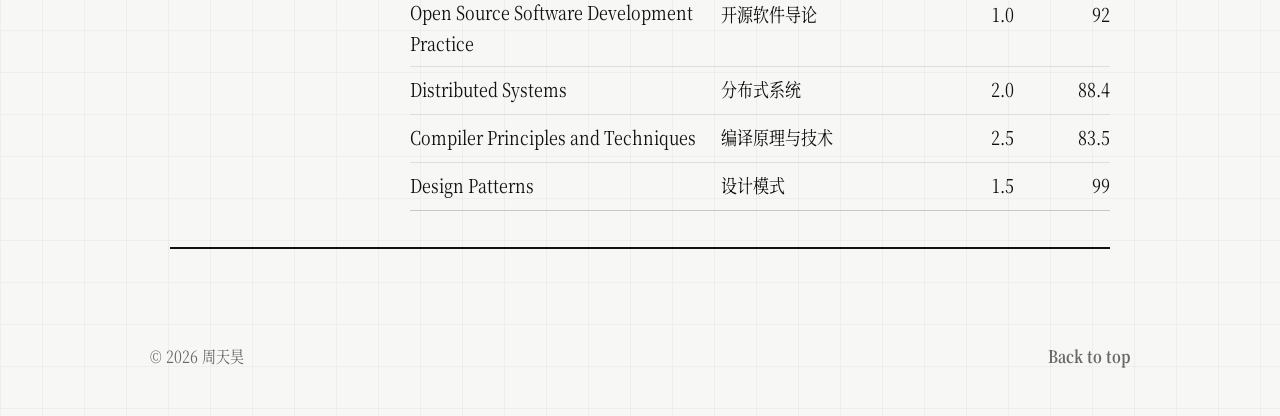
==== commit ed2c1147: "Correct NLP and open source course credits" ====
--- a/cv.html
+++ b/cv.html
@@ -376,13 +376,13 @@
             <div class="grade-row">
               <span>Natural Language Processing</span>
               <span>自然语言处理</span>
-              <span>-</span>
+              <span>2.0</span>
               <span>98</span>
             </div>
             <div class="grade-row">
               <span>Open Source Software Development Practice</span>
-              <span>开源软件开发实践</span>
-              <span>-</span>
+              <span>开源软件导论</span>
+              <span>1.0</span>
               <span>92</span>
             </div>
             <div class="grade-row">
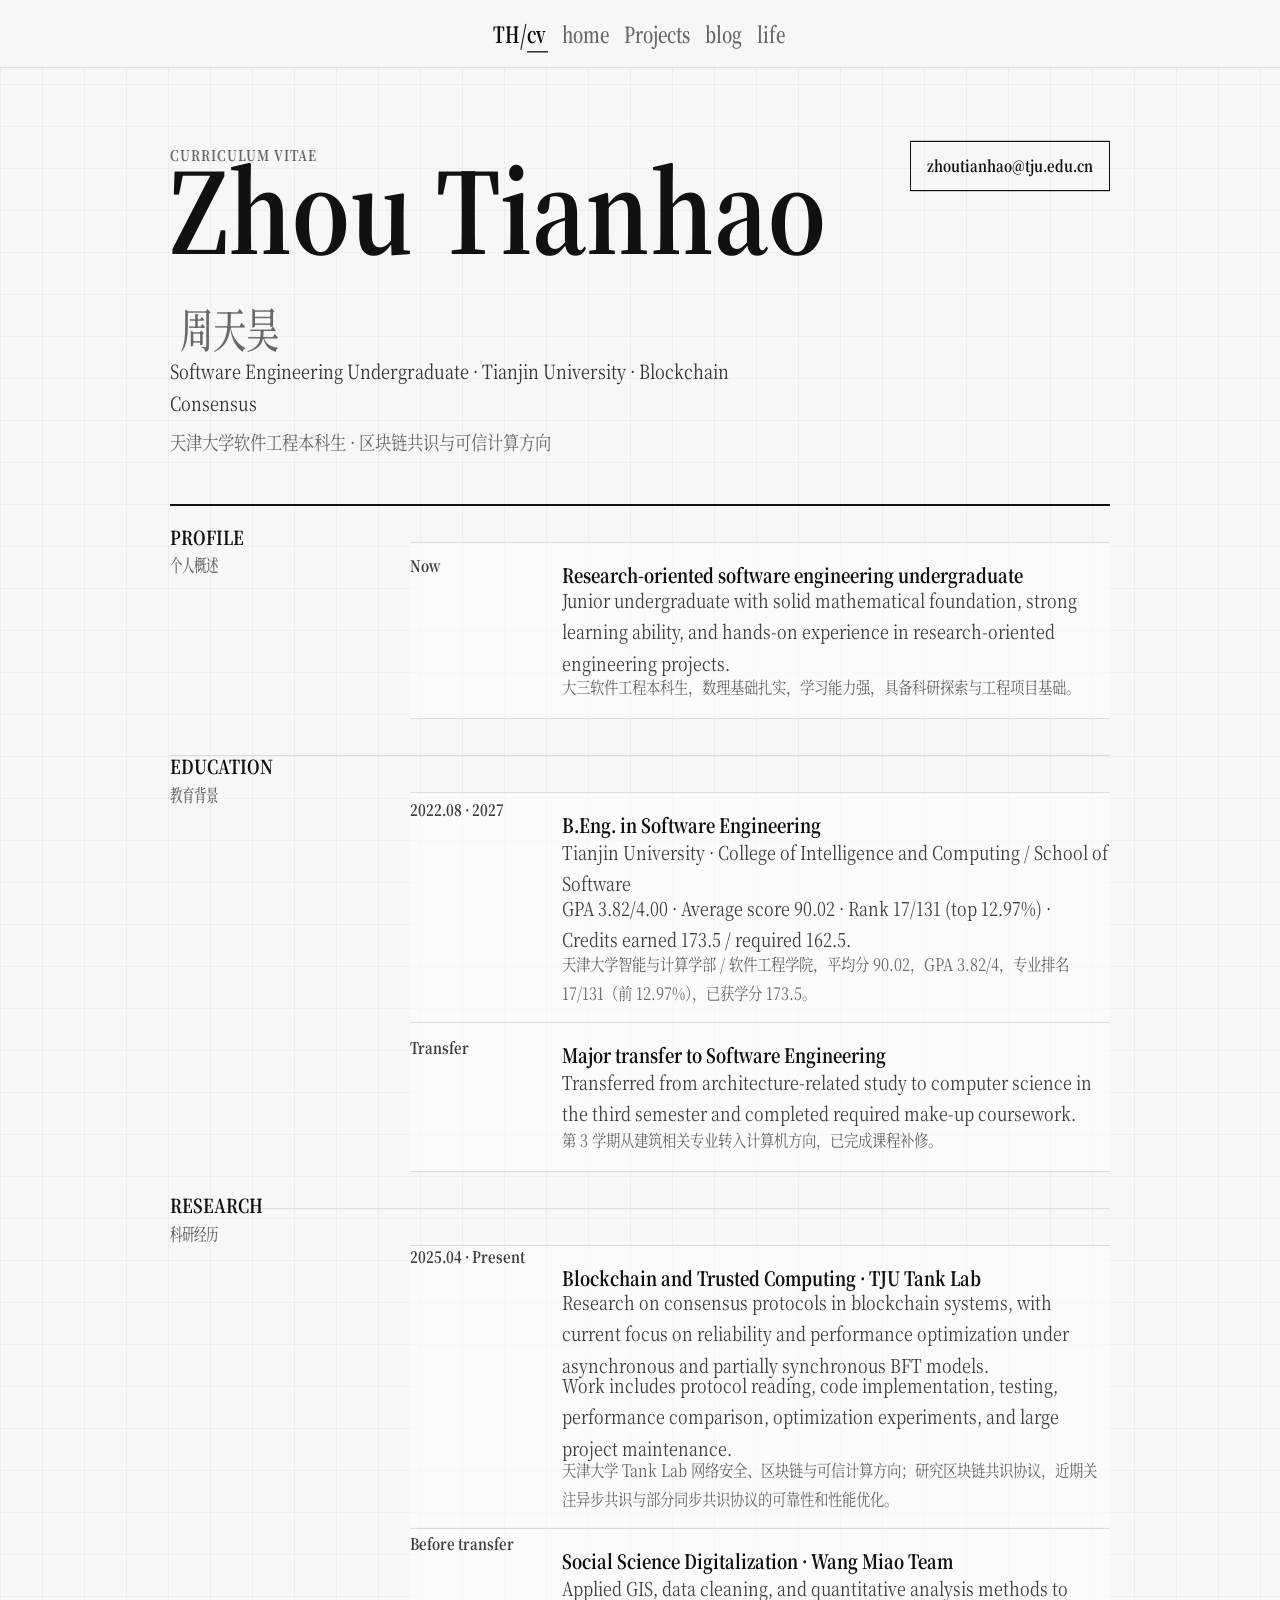
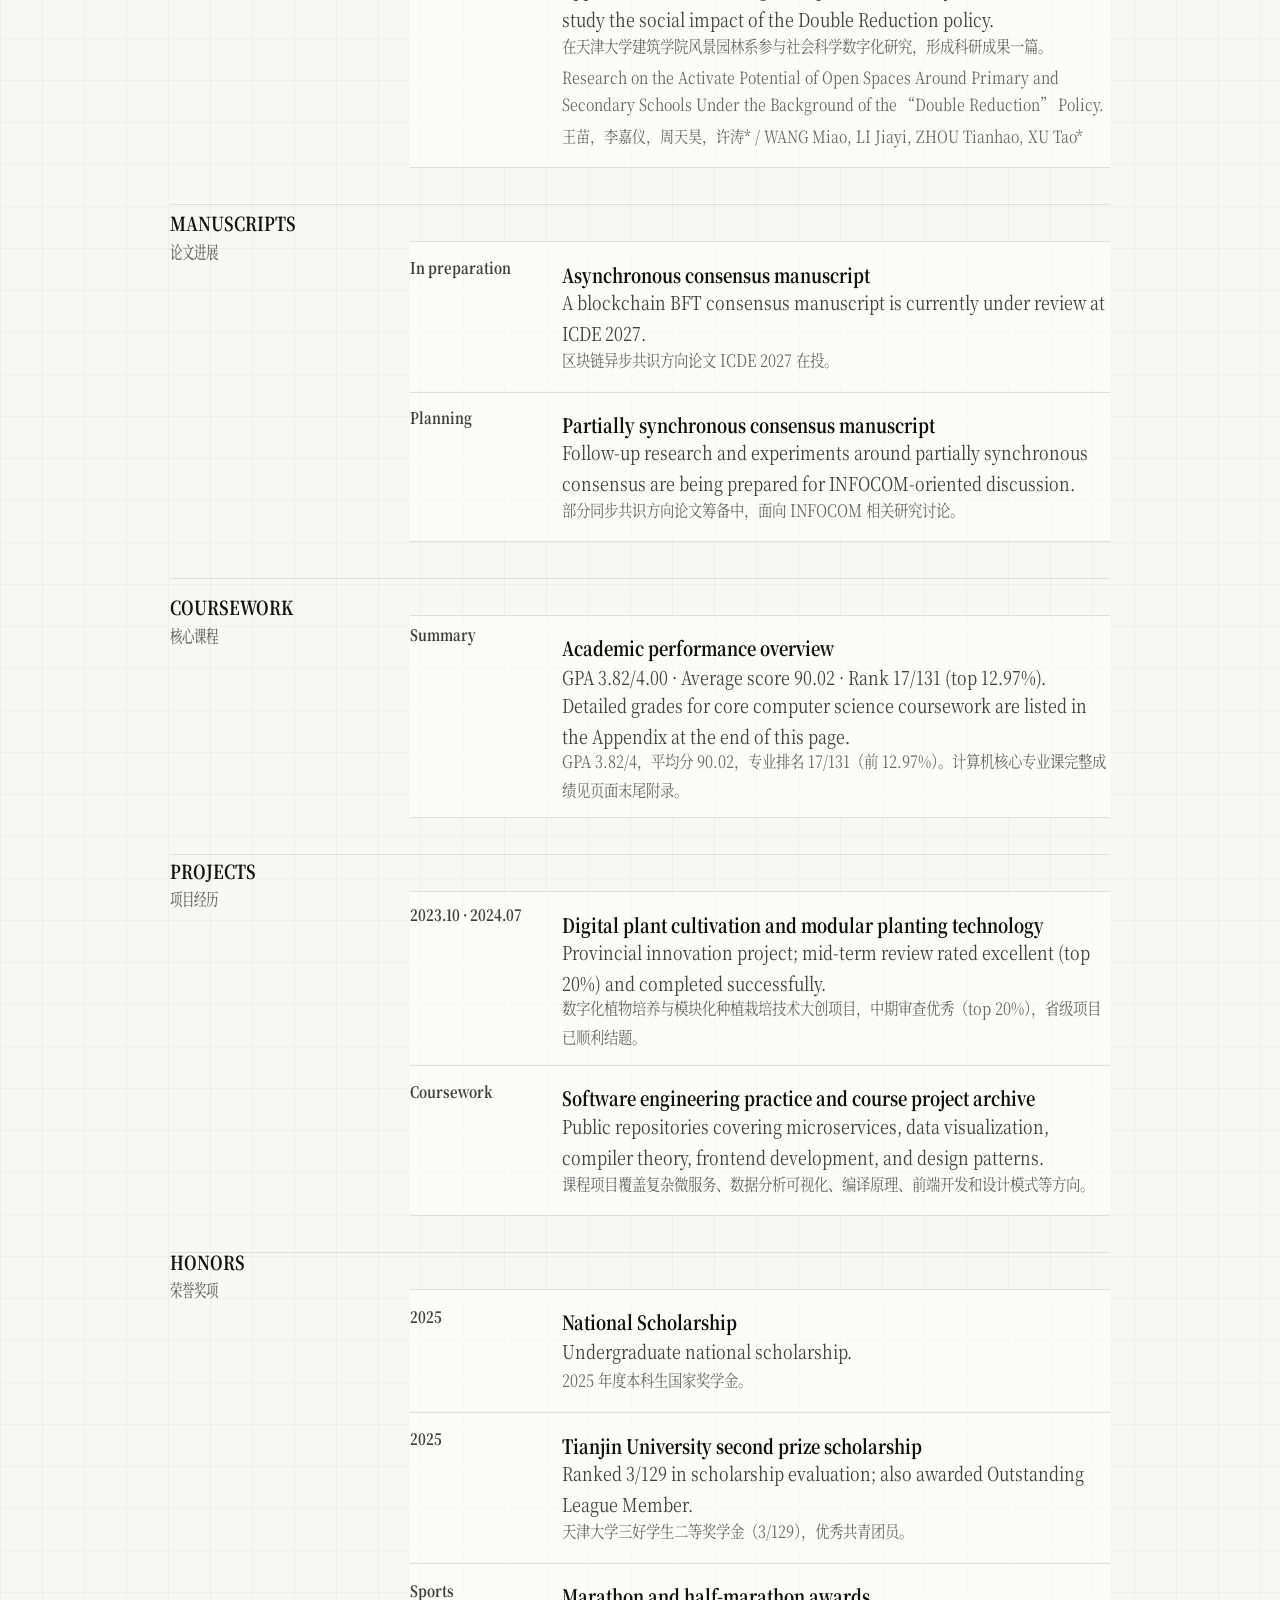
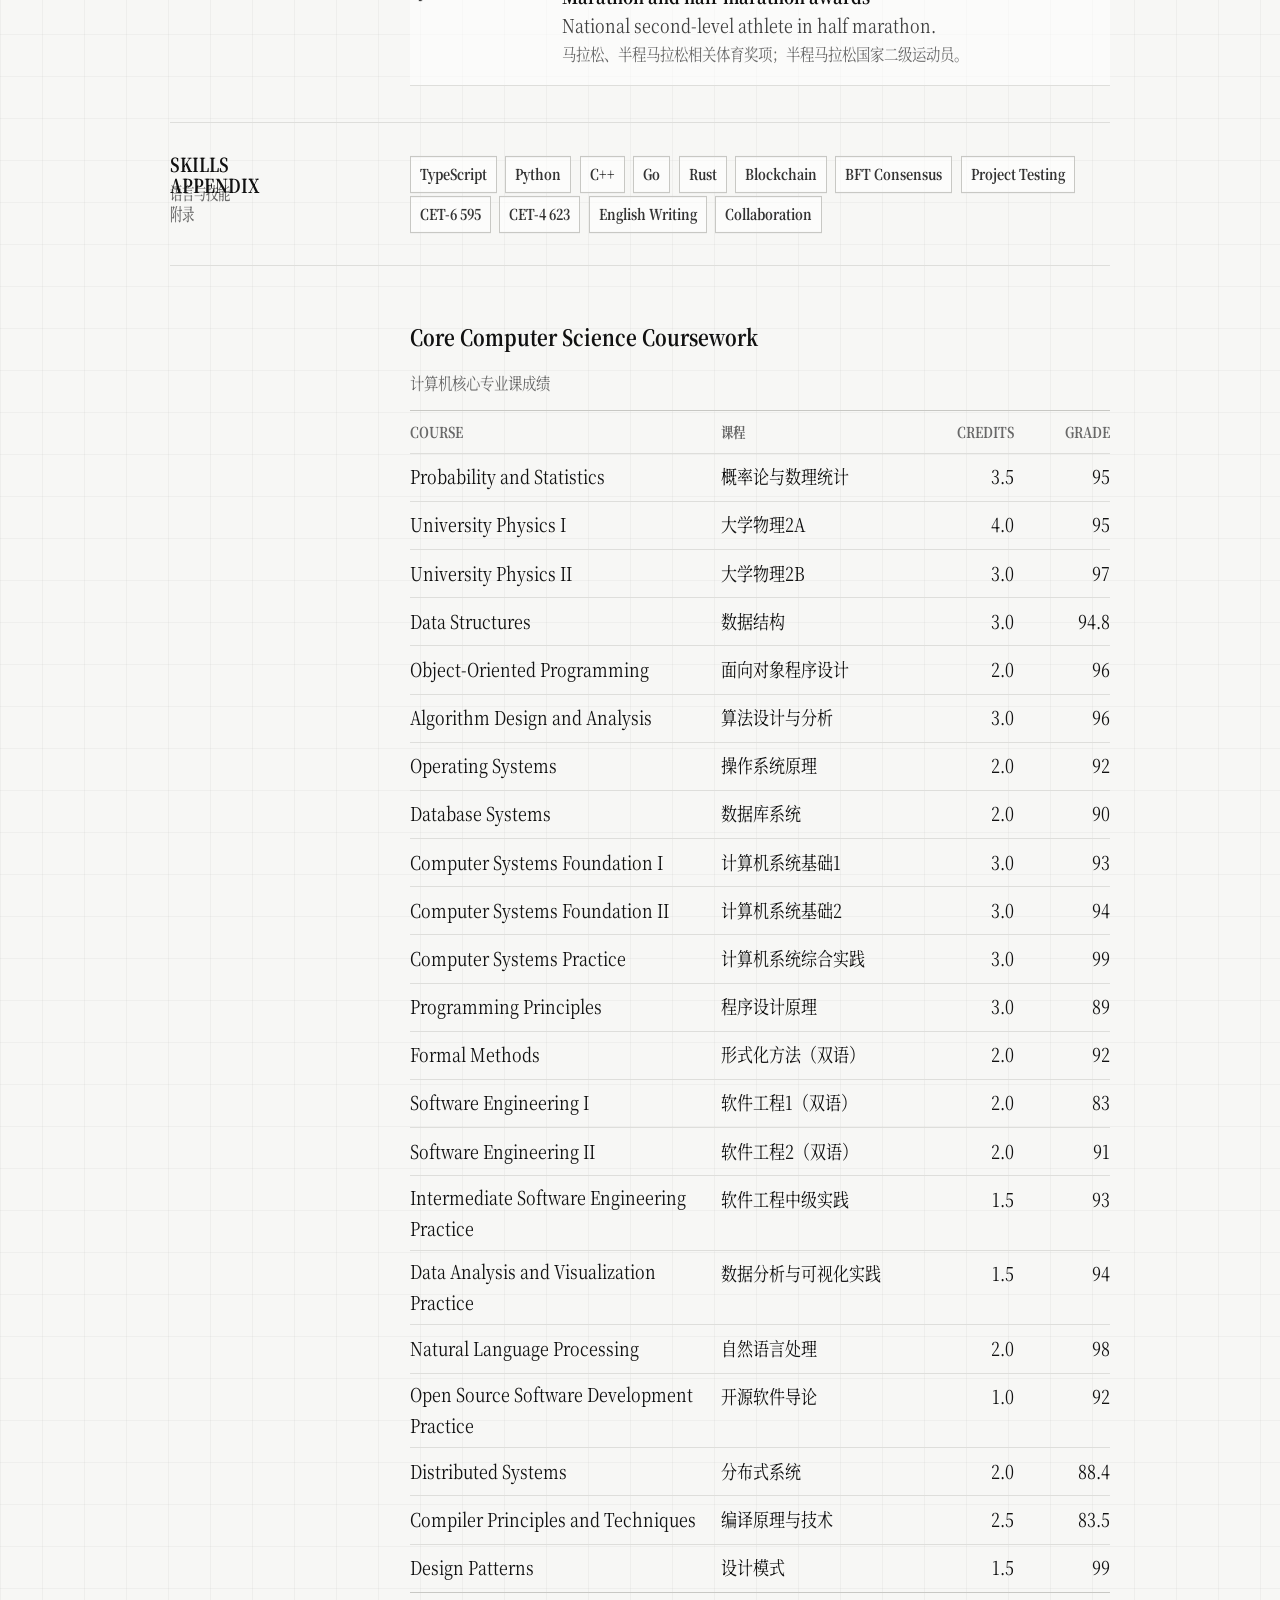
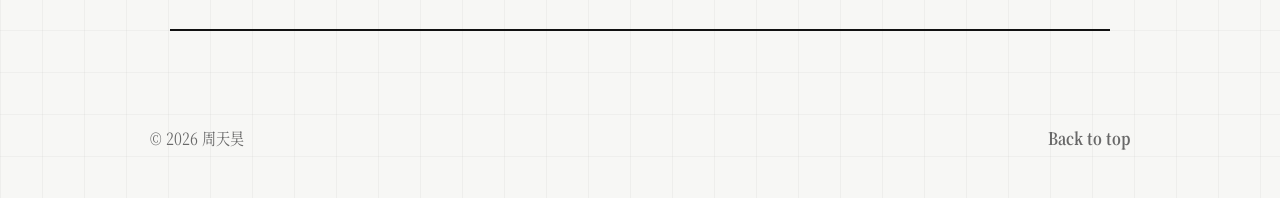
==== commit e6127b41: "Summarize coursework section" ====
--- a/cv.html
+++ b/cv.html
@@ -161,21 +161,23 @@
 
       <section class="cv-section">
         <h2>Coursework <span class="cn-label">核心课程</span></h2>
-        <div class="course-grid stagger-list">
-          <article>
-            <h3>Mathematics & Foundations</h3>
-            <p>Probability and Statistics 95 · Calculus II 91 · Linear Algebra 87 · Formal Methods 92</p>
-            <p class="cn-line">概率论与数理统计 95，微积分 II 91，线性代数 87，形式化方法（双语）92。</p>
-          </article>
-          <article>
-            <h3>Programming & Systems</h3>
-            <p>Data Structures 94.8 · Object-Oriented Programming 96 · Operating Systems 92 · Computer Systems Practice 99</p>
-            <p class="cn-line">数据结构 94.8，面向对象程序设计 96，操作系统原理 92，计算机系统综合实践 99。</p>
-          </article>
-          <article>
-            <h3>Software Engineering & Data</h3>
-            <p>Algorithms 96 · Database Systems 90 · Design Patterns 99 · Data Analysis and Visualization Practice 94</p>
-            <p class="cn-line">算法设计与分析 96，数据库系统 90，设计模式 99，数据分析与可视化实践 94。</p>
+        <div class="cv-list stagger-list">
+          <article class="cv-item">
+            <p class="cv-time">Summary</p>
+            <div>
+              <h3>Academic performance overview</h3>
+              <p>
+                GPA 3.82/4.00 · Average score 90.02 · Rank 17/131
+                (top 12.97%).
+              </p>
+              <p>
+                Detailed grades for core computer science coursework are listed
+                in the Appendix at the end of this page.
+              </p>
+              <p class="cn-line">
+                GPA 3.82/4，平均分 90.02，专业排名 17/131（前 12.97%）。计算机核心专业课完整成绩见页面末尾附录。
+              </p>
+            </div>
           </article>
         </div>
       </section>
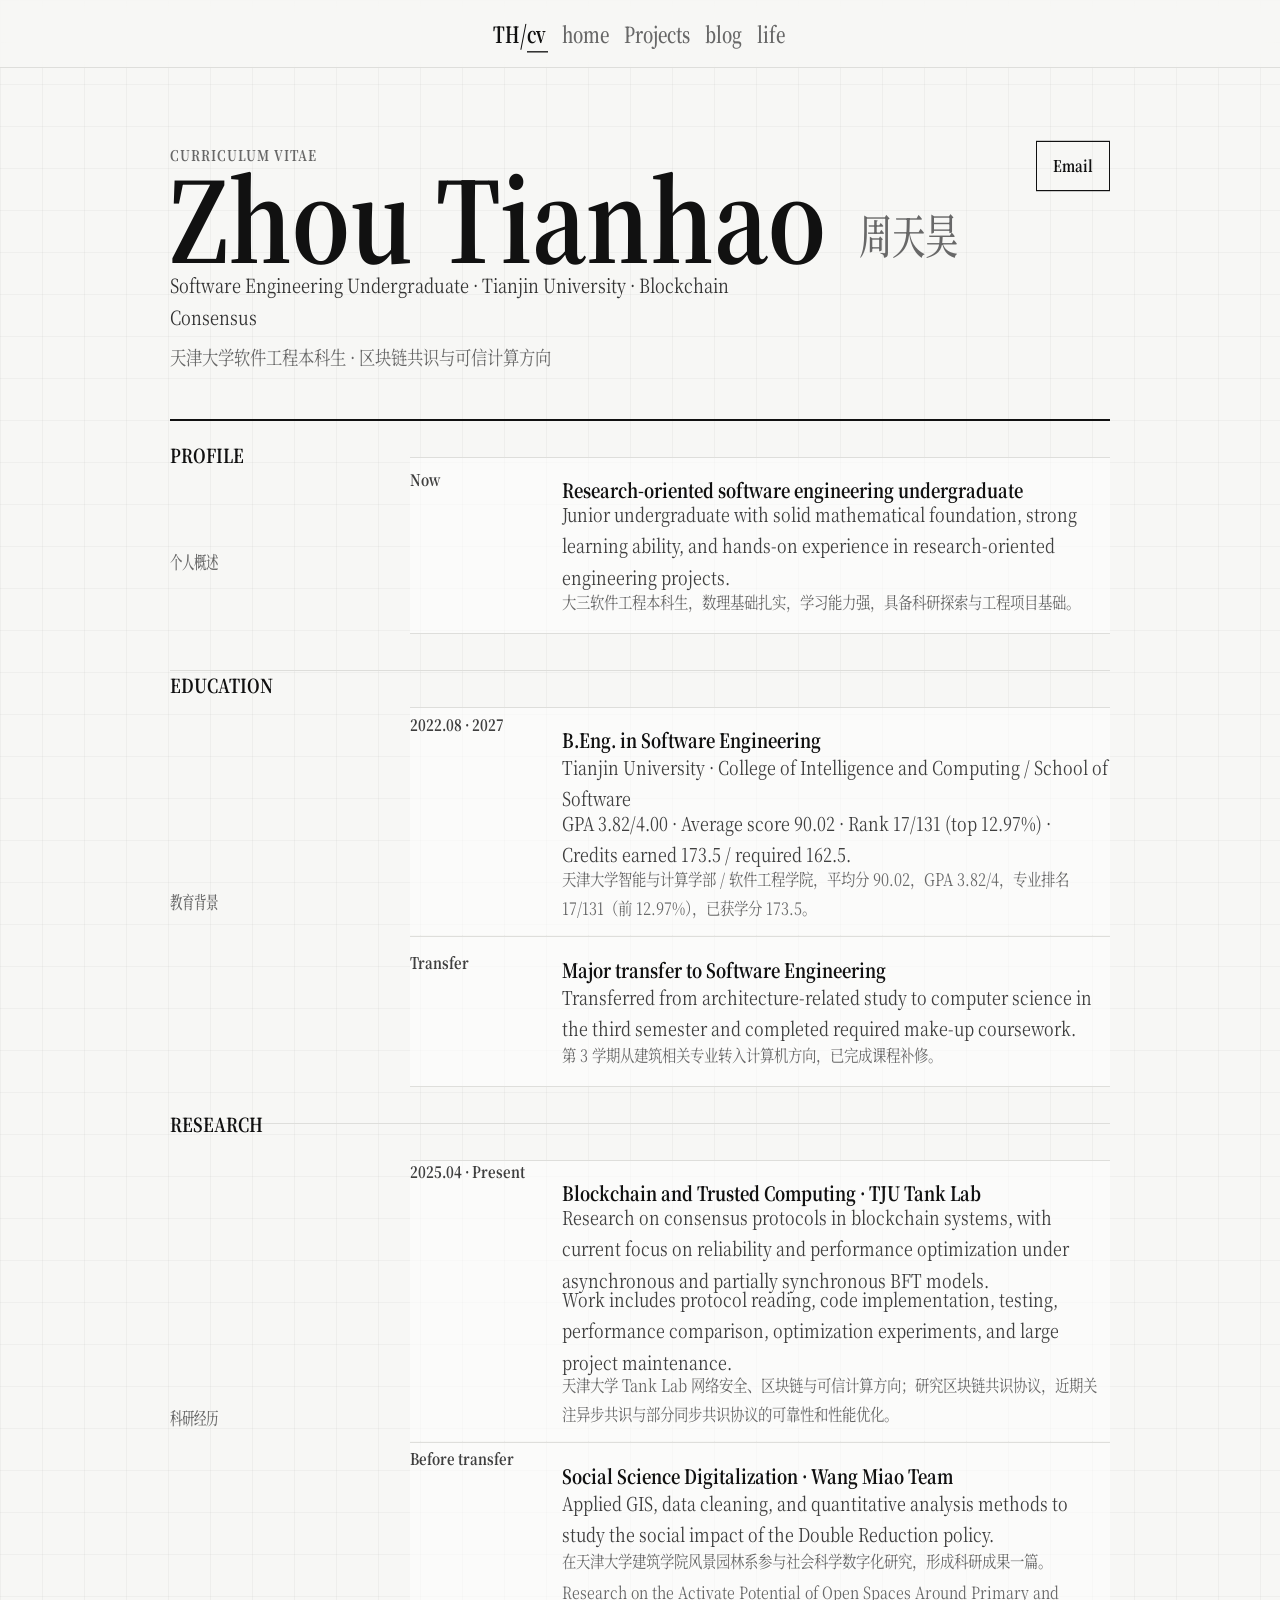
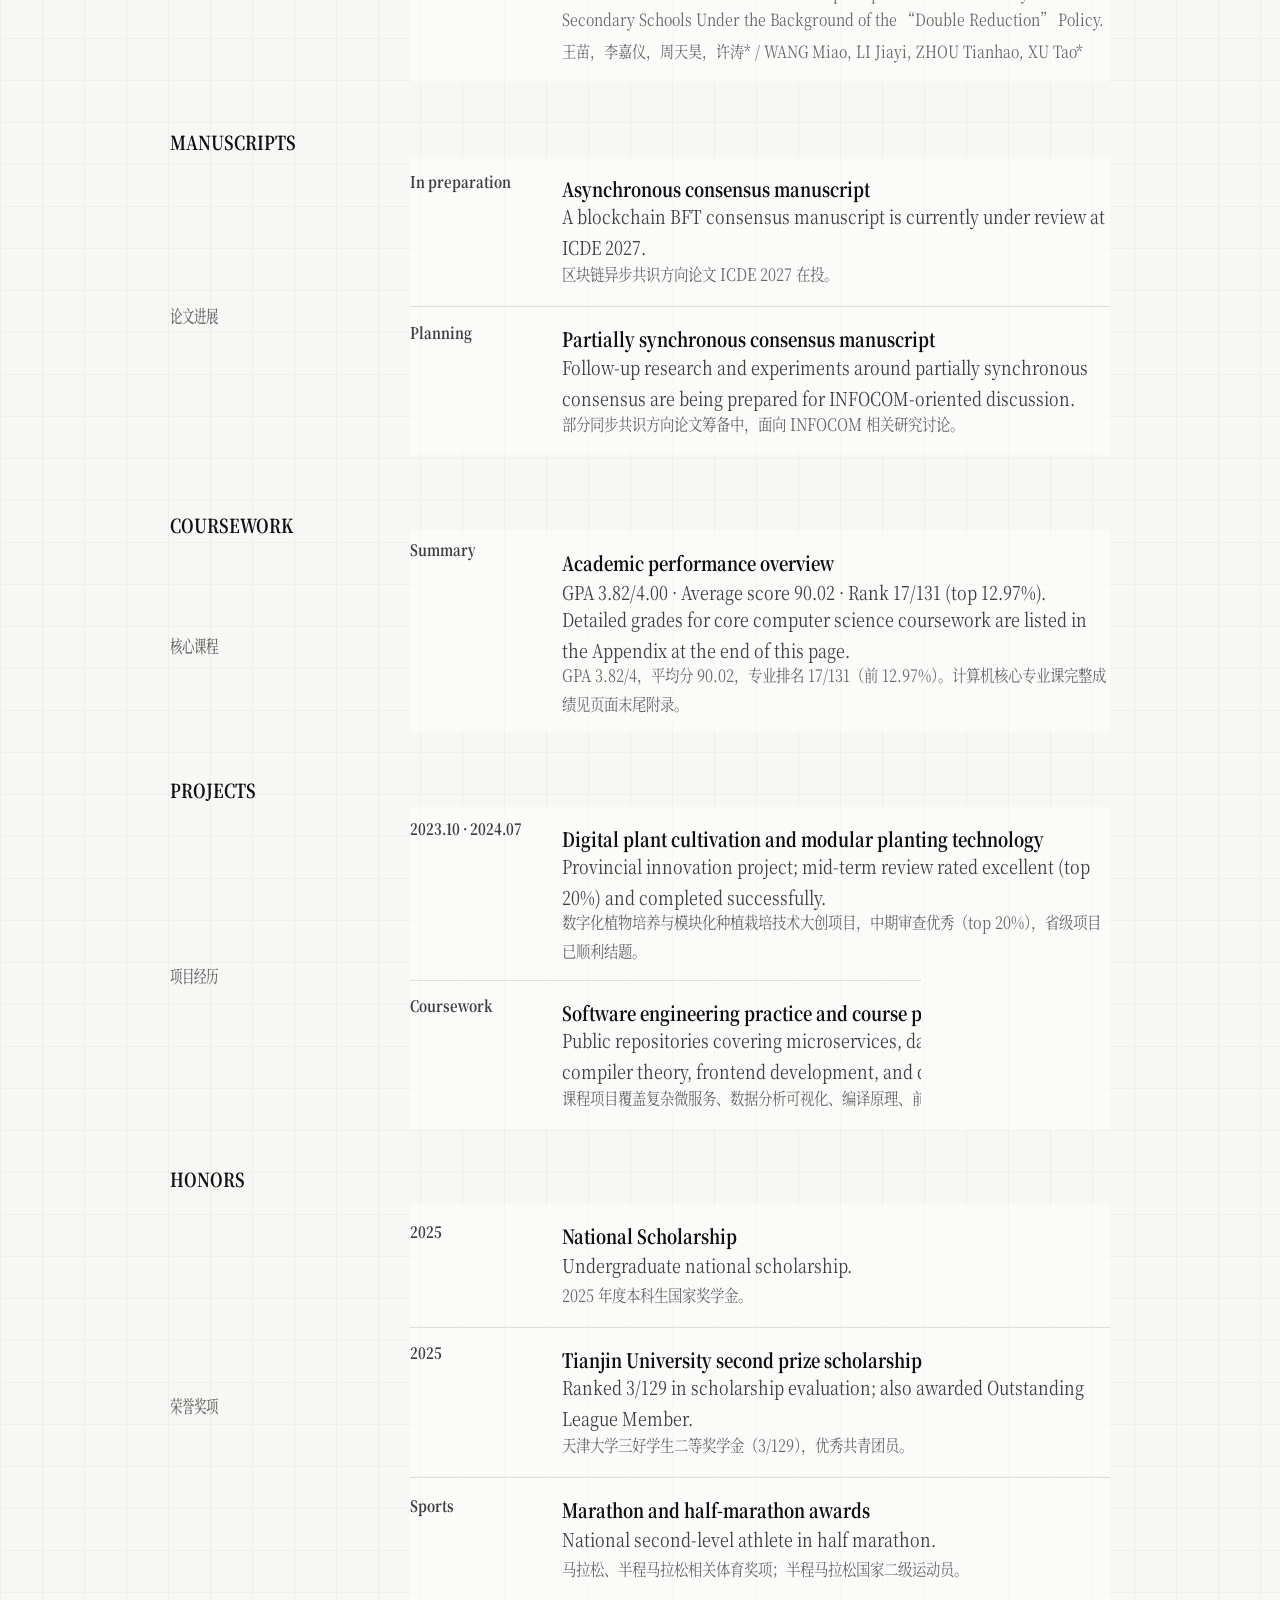
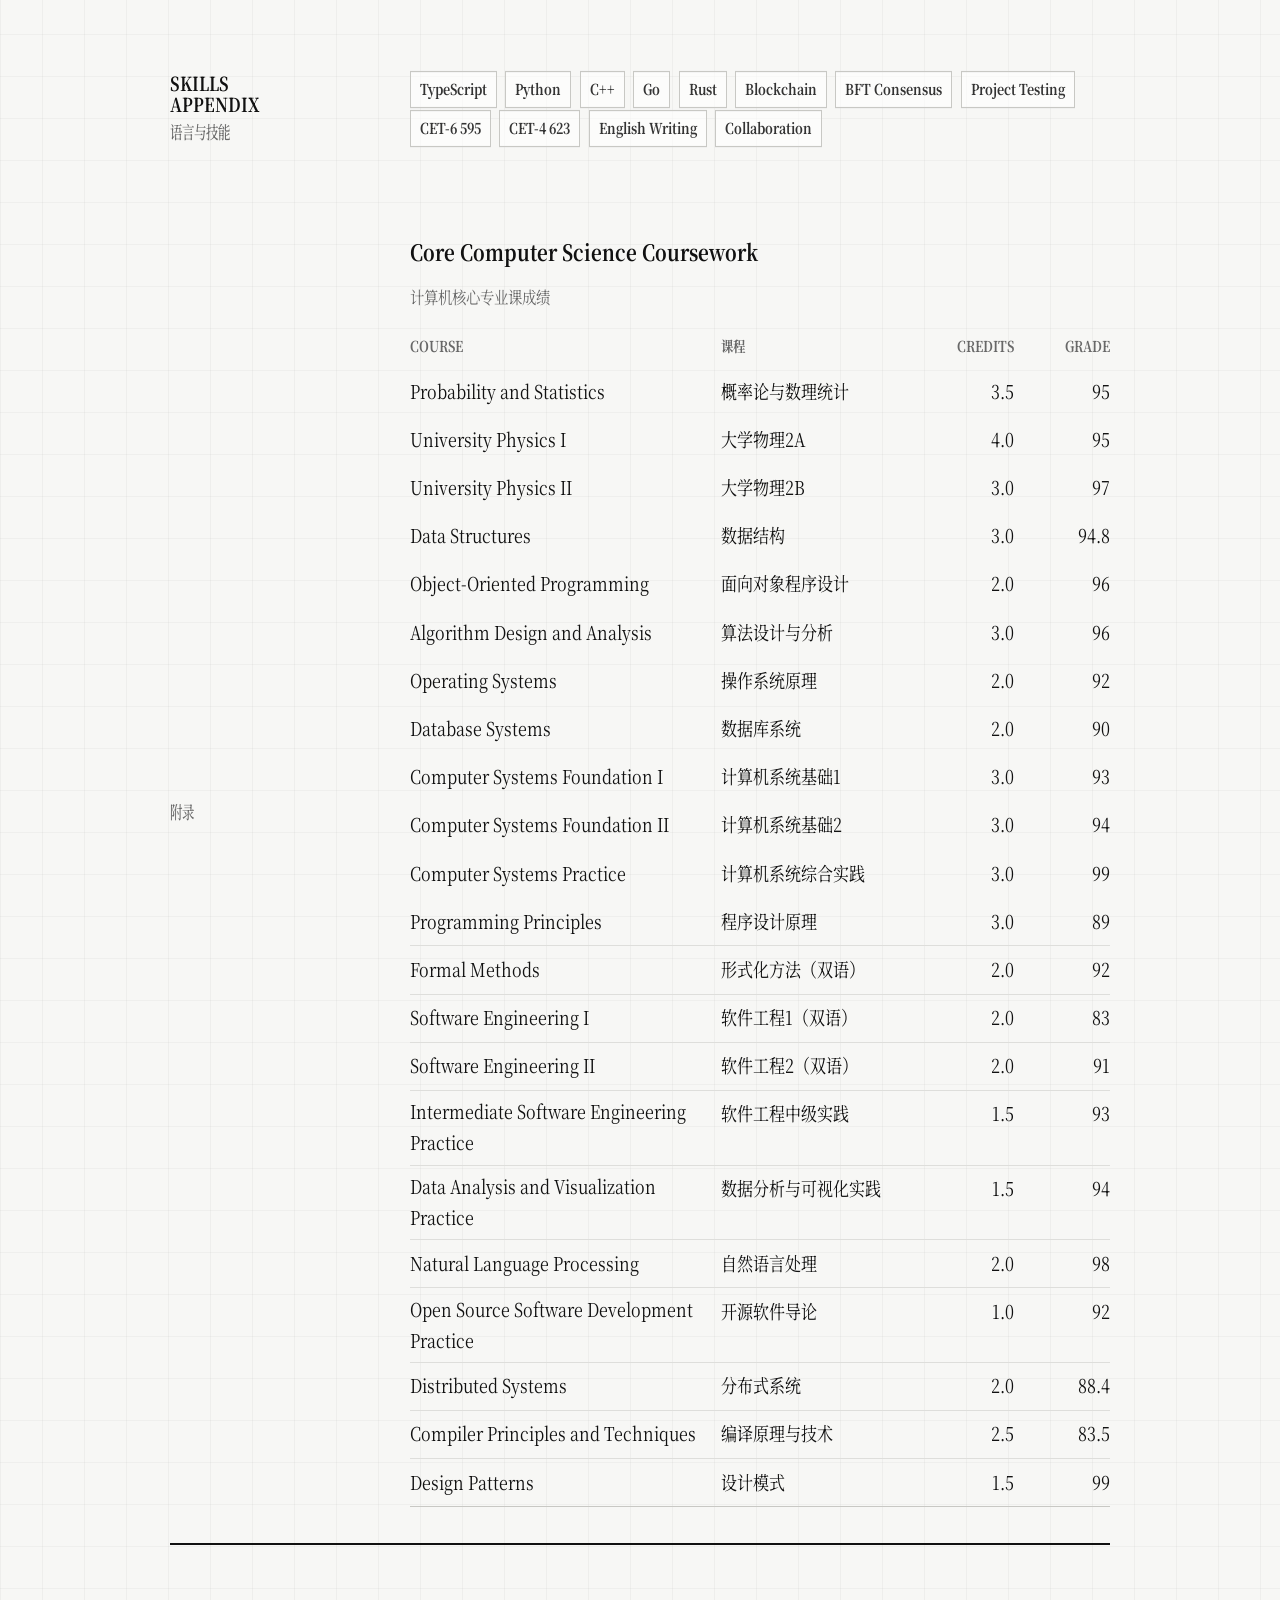
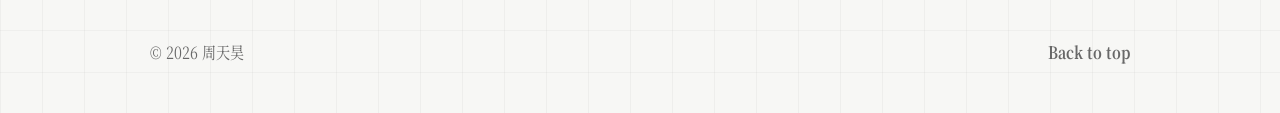
==== commit c6de19af: "Improve mobile layout and CV email button" ====
--- a/cv.html
+++ b/cv.html
@@ -33,7 +33,7 @@
           <p>Software Engineering Undergraduate · Tianjin University · Blockchain Consensus</p>
           <p class="cn-line">天津大学软件工程本科生 · 区块链共识与可信计算方向</p>
         </div>
-        <a class="button" href="mailto:zhoutianhao@tju.edu.cn" aria-label="Contact by email">zhoutianhao@tju.edu.cn</a>
+        <a class="button" href="mailto:zhoutianhao@tju.edu.cn" aria-label="Contact by email">Email</a>
       </section>
 
       <section class="cv-section">
--- a/styles.css
+++ b/styles.css
@@ -508,10 +508,11 @@
 
 .cn-label {
   display: block;
-  margin-top: 0.25rem;
+  margin-top: 0.55rem;
   color: var(--muted);
   font-size: 0.78rem;
   font-weight: 500;
+  line-height: 1.4;
   text-transform: none;
 }
 
@@ -524,9 +525,11 @@
 }
 
 .cv-section h2 {
+  display: grid;
+  gap: 0.35rem;
   margin: 0;
   font-size: 1rem;
-  line-height: 1.35;
+  line-height: 1.7;
   text-transform: uppercase;
 }
 
@@ -632,6 +635,11 @@
 .grade-row span:nth-child(3),
 .grade-row span:nth-child(4) {
   text-align: right;
+}
+
+.grade-row span {
+  min-width: 0;
+  overflow-wrap: anywhere;
 }
 
 .life-grid {
@@ -766,12 +774,17 @@
 }
 
 @media (max-width: 820px) {
+  :root {
+    --text-stretch: scaleY(1.12);
+    --nav-stretch: scaleY(1.22);
+  }
+
   .site-header {
     min-height: 62px;
   }
 
   .nav {
-    font-size: 0.78rem;
+    font-size: 0.92rem;
   }
 
   .nav a {
@@ -811,6 +824,17 @@
     min-height: auto;
   }
 
+  .intro h1,
+  .page-title h1,
+  .cv-hero h1 {
+    font-size: clamp(2.45rem, 10vw, 4.2rem);
+    line-height: 1;
+  }
+
+  .intro h2 {
+    font-size: clamp(1.1rem, 4vw, 1.55rem);
+  }
+
   .cv-section,
   .cv-item {
     grid-template-columns: 1fr;
@@ -827,10 +851,17 @@
 }
 
 @media (max-width: 560px) {
+  :root {
+    --text-stretch: scaleY(1.06);
+    --nav-stretch: scaleY(1.14);
+    --nav-height: 32px;
+  }
+
   .site-header {
     align-items: center;
     justify-content: center;
-    padding: 0.8rem 5vw;
+    min-height: auto;
+    padding: 0.7rem 4vw;
   }
 
   .brand {
@@ -843,7 +874,8 @@
     display: flex;
     flex-wrap: wrap;
     justify-content: center;
-    gap: 0.2rem 0.5rem;
+    gap: 0.12rem 0.42rem;
+    font-size: 0.86rem;
   }
 
   .nav a {
@@ -859,7 +891,8 @@
   }
 
   .page-shell {
-    gap: 1.7rem;
+    gap: 1.25rem;
+    padding-top: 1.35rem;
   }
 
   .profile-panel {
@@ -870,6 +903,39 @@
   .portrait {
     width: 100%;
     grid-row: span 4;
+  }
+
+  .intro h1,
+  .page-title h1,
+  .cv-hero h1 {
+    font-size: clamp(2.25rem, 11vw, 3.2rem);
+  }
+
+  .intro h1 span {
+    font-size: clamp(1.2rem, 6vw, 1.65rem);
+  }
+
+  .intro p:not(.eyebrow),
+  .page-title p:not(.eyebrow),
+  .cv-hero p:not(.eyebrow),
+  .cv-item p,
+  .course-grid p {
+    font-size: 0.96rem;
+    line-height: 1.75;
+  }
+
+  .single-shell,
+  .cv-shell {
+    padding-top: 1.6rem;
+  }
+
+  .cv-hero {
+    min-height: auto;
+    padding-bottom: 2rem;
+  }
+
+  .cv-section {
+    padding: 1.75rem 0;
   }
 
   .profile-block {
@@ -896,23 +962,46 @@
     display: grid;
   }
 
+  .button {
+    width: fit-content;
+    min-height: 36px;
+    padding: 0.42rem 0.85rem;
+  }
+
   .links {
     justify-content: start;
   }
 
   .grade-row {
-    grid-template-columns: 1fr 4rem;
+    grid-template-columns: 1fr 1fr;
     gap: 0.25rem 0.8rem;
+    padding: 0.8rem 0;
   }
 
   .grade-row span:nth-child(1),
   .grade-row span:nth-child(2) {
-    grid-column: 1 / 2;
+    grid-column: 1 / -1;
+    text-align: left;
   }
 
   .grade-row span:nth-child(3),
   .grade-row span:nth-child(4) {
-    grid-column: 2 / 3;
+    grid-column: auto;
+    text-align: left;
+  }
+
+  .grade-head {
+    display: none;
+  }
+
+  .grade-row span:nth-child(3)::before {
+    color: var(--muted);
+    content: "Credits ";
+  }
+
+  .grade-row span:nth-child(4)::before {
+    color: var(--muted);
+    content: "Grade ";
   }
 
   .footer {
